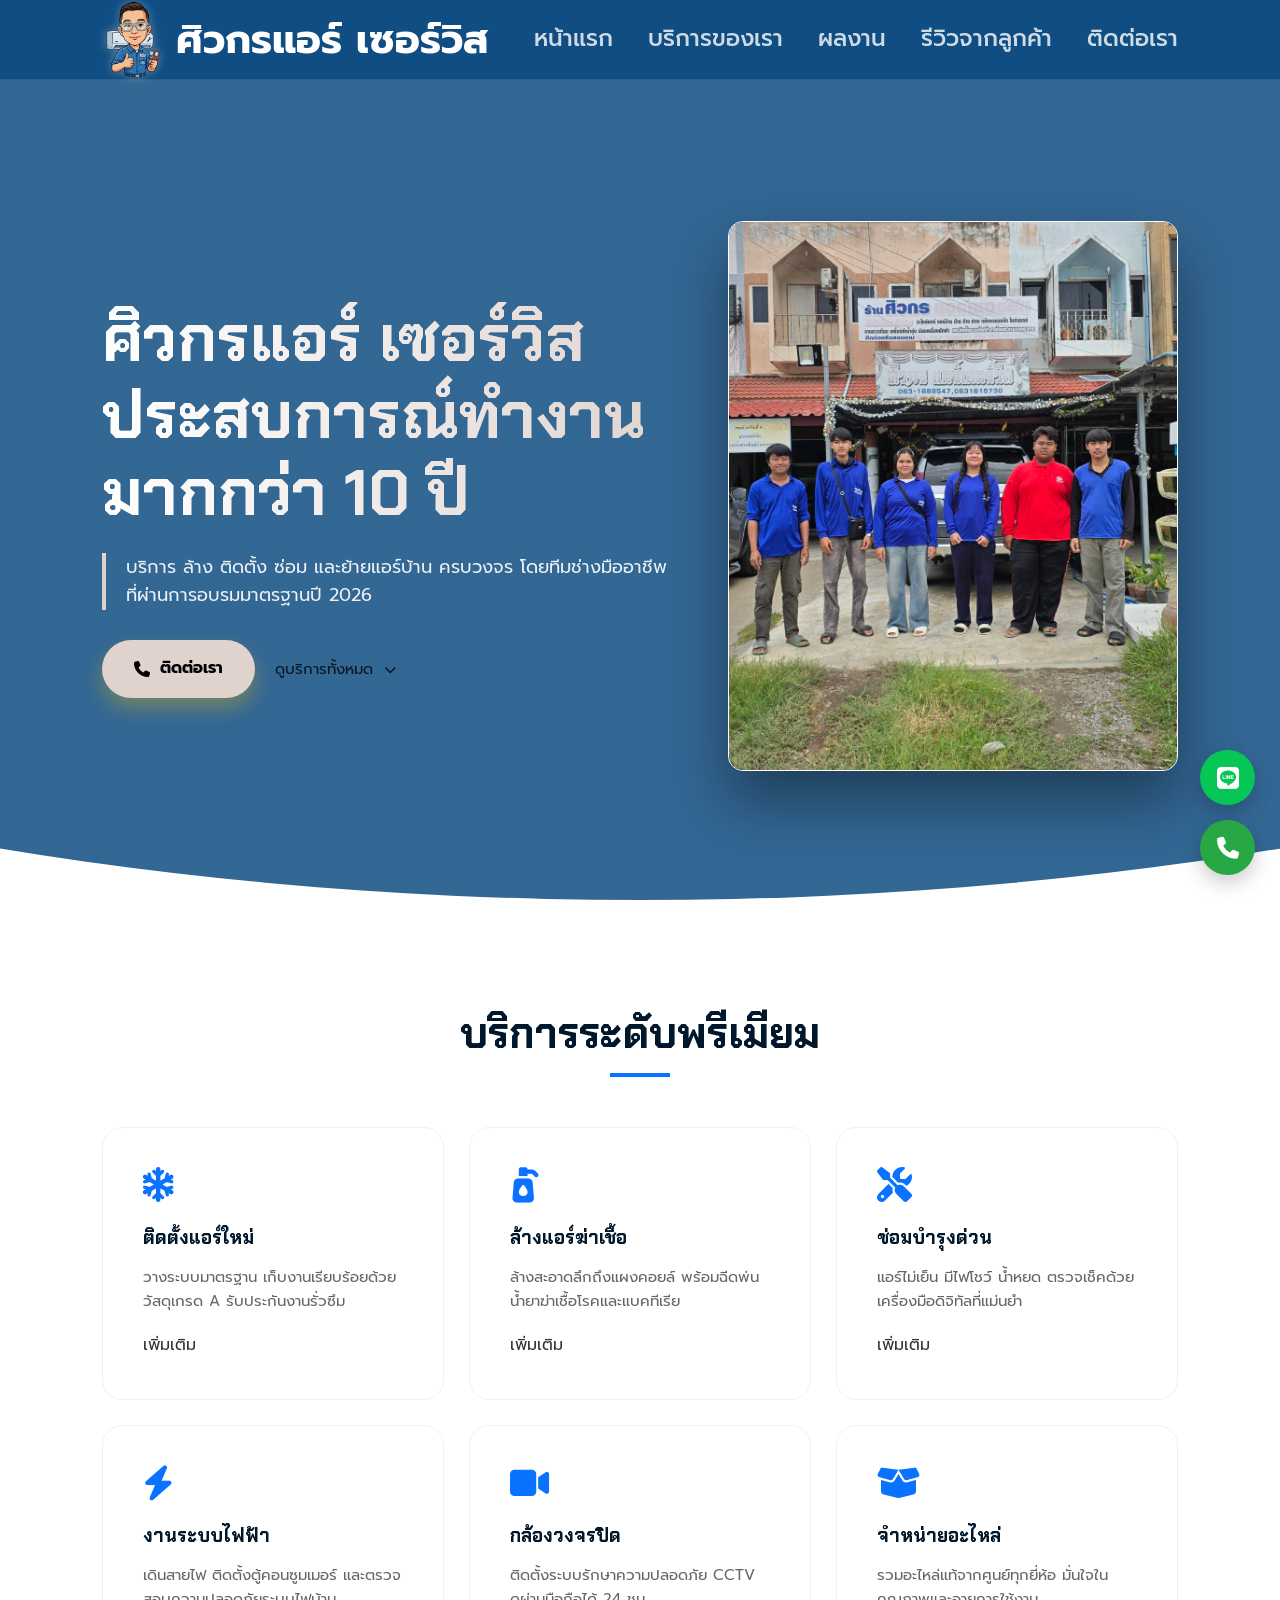
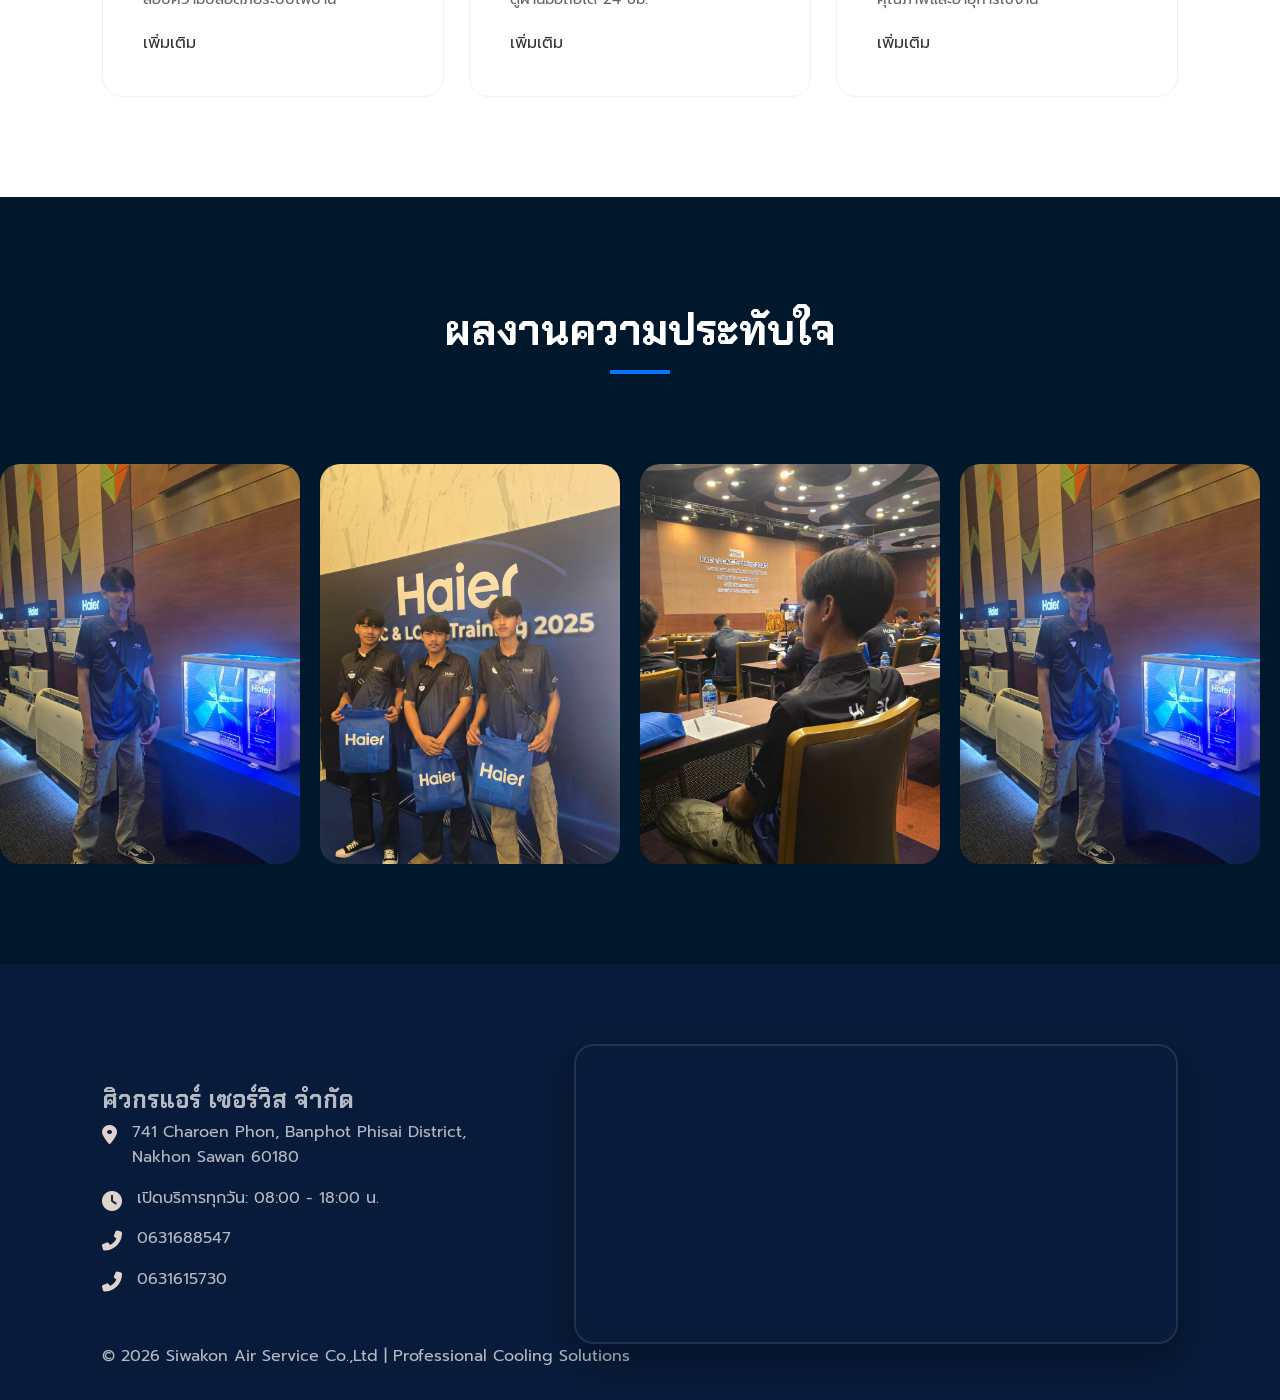
==== index.html @ 072c405f "Updateee" ====
<!DOCTYPE html>
<html lang="th">
<head>
    <meta charset="UTF-8">
    <meta name="viewport" content="width=device-width, initial-scale=1.0">
    <title>ศิวกรแอร์ เซอร์วิส </title>
    
    <link href="https://fonts.googleapis.com/css2?family=Chakra+Petch:wght@300;400;600;700&family=Prompt:wght@300;400;600&display=swap" rel="stylesheet">
    
    <link rel="stylesheet" href="https://cdnjs.cloudflare.com/ajax/libs/font-awesome/6.4.0/css/all.min.css">

    <style>
        /* ================= ตัวแปรสีและค่าคงที่ (CSS Variables) ================= */
        :root {
            --primary-blue: #01172b;    /* สีน้ำเงินเข้มหลัก */
            --accent-blue: #0973ff;     /* สีฟ้าสดใสสำหรับเน้นจุดสำคัญ */
            --gold: #e0d3ce;            /* สีทองอ่อน/สีเนื้อ สำหรับตกแต่ง */
            --light-bg: #ffffff;        /* สีพื้นหลังสีขาว */
            --glass: rgb(255, 255, 255); /* สีสำหรับทำเอฟเฟกต์กระจก */
            --transition: all 0.4s cubic-bezier(0.165, 0.84, 0.44, 1); /* ความเร็วการเคลื่อนไหว (Animation) */
            --nav-height: 100px;        /* ความสูงของแถบเมนูด้านบน */
        }

        /* ================= รีเซ็ตค่าเริ่มต้น (Reset & Base) ================= */
        * {
            margin: 0; padding: 0;
            box-sizing: border-box;     /* ทำให้การวัดขนาดกว้างยาวแม่นยำรวม Padding */
            font-family: 'Prompt', sans-serif; /* ฟอนต์เนื้อหาหลัก */
        }

        html {
            scroll-behavior: smooth;    /* ทำให้เวลาคลิกเมนูแล้วหน้าจอเลื่อนลงแบบนุ่มนวล */
            scroll-padding-top: var(--nav-height); /* เว้นที่ว่างด้านบนเมื่อเลื่อนหน้าจอไม่ให้เมนูบังหัวข้อ */
        }

        /* กำหนดฟอนต์พิเศษสำหรับหัวข้อและโลโก้ */
        h1, h2, h3, .navbar .logo {
            font-family: 'Chakra Petch', sans-serif;
        }

        body {
            background-color: var(--light-bg);
            color: #333;               /* สีตัวอักษรทั่วไป */
            overflow-x: hidden;         /* ป้องกันหน้าจอเลื่อนออกไปทางขวา */
            line-height: 1.6;           /* ระยะห่างบรรทัดอ่านง่าย */
        }

        /* ================= แถบเมนูด้านบน (Navbar) ================= */
        .navbar {
            display: flex;              /* จัดเรียงโลโก้และเมนูให้อยู่แถวเดียวกัน */
            justify-content: space-between; /* แยกโลโก้ไว้ซ้าย เมนูไว้ขวา */
            align-items: center;        /* จัดให้อยู่กึ่งกลางแนวตั้ง */
            padding: 15px 8%;           /* ระยะห่างขอบด้านข้าง 8% */
            background: rgba(15, 76, 129, 0.95); /* สีพื้นหลังแถบเมนู (น้ำเงินโปร่งแสง) */
            backdrop-filter: blur(15px); /* เอฟเฟกต์กระจกฝ้า */
            position: fixed;            /* ล็อกเมนูให้ติดอยู่ด้านบนตลอดเวลา */
            top: 0; width: 100%;
            height: var(--nav-height);
            z-index: 2000;              /* ทำให้เมนูอยู่ชั้นบนสุดเสมอ */
            border-bottom: 1px solid rgba(255,255,255,0.1);
            transition: var(--transition);
        }

        .logo {
            display: flex; align-items: center; gap: 12px;
            color: white; font-size: 40px; font-weight: 700;
        }

        .logo img {
            height: 80px;               /* ขนาดความสูงโลโก้ */
            filter: drop-shadow(0 0 5px rgba(255,255,255,0.3)); /* เงารอบโลโก้ */
        }

        .menu { display: flex; gap: 35px; } /* ระยะห่างระหว่างตัวเลือกเมนู */

        .menu a {
            color: rgba(255, 255, 255, 0.8);
            text-decoration: none;      /* เอาเส้นใต้ลิงก์ออก */
            font-size: 23px; font-weight: 500;
            transition: var(--transition);
            position: relative;
        }

        .menu a:hover { color: var(--gold); } /* สีเมื่อเอาเมาส์ไปชี้เมนู */

        /* ================= ส่วนหน้าแรก (Hero Section) ================= */
        .hero {
            min-height: 100vh;          /* ความสูงขั้นต่ำเต็มหน้าจอ */
            display: flex; align-items: center; justify-content: center;
            padding: var(--nav-height) 8% 0; 
            background: linear-gradient(rgba(15, 76, 129, 0.85), rgba(15, 76, 129, 0.85)), 
                        url('https://images.unsplash.com/photo-1581094288338-2314dddb7bc3?q=80&w=2070') center/cover;
            color: rgb(255, 255, 255);
            position: relative;
            clip-path: ellipse(150% 100% at 50% 0%); /* ทรงโค้งเว้าด้านล่าง */
        }

        .hero-content {
            max-width: 1200px;
            display: grid;              /* แบ่งหน้าจอเป็น 2 คอลัมน์ (ข้อความ/รูป) */
            grid-template-columns: 1.2fr 0.8fr;
            gap: 50px; align-items: center;
        }

        .hero-text h1 {
            font-size: clamp(32px, 5vw, 64px);
            line-height: 1.2; margin-bottom: 20px;
            /* เอฟเฟกต์สีตัวอักษรไล่เฉดสีขาว-ทอง */
            background: linear-gradient(to right, #fff, var(--gold));
            -webkit-background-clip: text;
            -webkit-text-fill-color: transparent;
        }

        .hero-text p {
            font-size: 18px; margin-bottom: 30px;
            color: rgba(255,255,255,0.9);
            border-left: 4px solid var(--gold); /* เส้นขีดสีทองหน้าข้อความ */
            padding-left: 20px;
        }

        .hero-btns { display: flex; gap: 20px; align-items: center; }

        /* ปรับแต่งปุ่มติดต่อเรา */
        .btn-primary {
            padding: 16px 32px; background: var(--gold);
            color: #000; border-radius: 50px; text-decoration: none;
            font-weight: 700; display: flex; align-items: center; gap: 10px;
            transition: var(--transition);
            box-shadow: 0 10px 20px rgba(255, 204, 0, 0.3);
        }

        .btn-primary:hover {
            transform: translateY(-5px); /* ปุ่มลอยขึ้นเมื่อชี้ */
            background: #fff;
        }

        .hero-image img {
            width: 450px; height: 550px; object-fit: cover;
            border-radius: 15px; border: 1px solid var(--glass);
            box-shadow: 0 30px 60px rgba(0,0,0,0.4);
            transition: var(--transition);
        }

        /* ================= ส่วนบริการ (Services) ================= */
        .services { padding: 100px 8%; text-align: center; }

        .section-title {
            font-size: clamp(28px, 4vw, 42px); margin-bottom: 60px;
            position: relative; display: inline-block; color: var(--primary-blue);
        }

        /* เส้นขีดด้านล่างหัวข้อบริการ */
        .section-title::after {
            content: ''; position: absolute; bottom: -10px; left: 50%;
            transform: translateX(-50%); width: 60px; height: 4px;
            background: var(--accent-blue);
        }

        /* การจัดวางกล่องบริการ (ตาราง 3 คอลัมน์) */
        .service-grid {
            display: grid;
            grid-template-columns: repeat(auto-fit, minmax(300px, 1fr));
            gap: 25px;
        }

        .service-card {
            background: white; padding: 40px; border-radius: 20px;
            text-decoration: none; color: inherit; transition: var(--transition);
            border: 1px solid #edf2f7; text-align: left; display: flex; flex-direction: column;
        }

        .service-card i { font-size: 35px; color: var(--accent-blue); margin-bottom: 20px; }

        .service-card h3 { margin-bottom: 12px; color: var(--primary-blue); }

        .service-card p { font-size: 15px; color: #666; margin-bottom: 20px; }

        .service-card:hover {
            transform: translateY(-10px); /* การ์ดลอยขึ้นเมื่อชี้ */
            box-shadow: 0 20px 40px rgba(0,0,0,0.05);
            border-color: var(--accent-blue);
        }

        /* ================= ส่วนผลงาน (Portfolio) ================= */
        .portfolio {
            padding: 100px 0; background: var(--primary-blue);
            color: white; text-align: center;
        }

        .carousel { width: 100%; overflow: hidden; margin-top: 40px; }

        /* แถบรูปที่เลื่อนไปเรื่อยๆ (Infinite Loop) */
        .carousel-track {
            display: flex; gap: 20px;
            animation: scroll 30s linear infinite; /* ความเร็วการเลื่อน 30 วินาที */
            width: max-content;
        }

        .card {
            width: 300px; height: 400px; border-radius: 20px;
            overflow: hidden; position: relative; flex-shrink: 0;
        }

        .card img { width: 100%; height: 100%; object-fit: cover; transition: 0.5s; }

        /* แถบสีดำจางๆ บนรูปผลงานเมื่อชี้ */
        .card-overlay {
            position: absolute; inset: 0;
            background: linear-gradient(transparent, rgba(0,0,0,0.8));
            display: flex; flex-direction: column; justify-content: flex-end;
            padding: 20px; opacity: 0; transition: 0.3s;
        }

        .card:hover .card-overlay { opacity: 1; }
        .card:hover img { transform: scale(1.1); } /* ซูมรูปเมื่อชี้ */

        /* การคำนวณระยะการเลื่อนของผลงาน */
        @keyframes scroll {
            0% { transform: translateX(0); }
            100% { transform: translateX(calc(-320px * 3)); }
        }

        /* ================= ปุ่มติดต่อลอยตัว (Floating Buttons) ================= */
        .floating-contact {
            position: fixed; right: 25px; bottom: 25px;
            display: flex; flex-direction: column; gap: 15px; z-index: 3000;
        }

        .float-btn {
            width: 55px; height: 55px; border-radius: 50%;
            display: flex; align-items: center; justify-content: center;
            color: white; font-size: 22px; box-shadow: 0 8px 20px rgba(0,0,0,0.2);
            transition: 0.3s; text-decoration: none;
        }

        .float-phone { background: #28a745; } /* สีเขียวโทรศัพท์ */
        .float-line { background: #06c755; }  /* สีเขียวไลน์ */
        .float-btn:hover { transform: scale(1.1); }

        /* ================= ส่วนท้ายเว็บ (Footer) ================= */
        footer {
            background: #081b3a; color: rgba(255,255,255,0.7); padding: 80px 8% 30px;
        }

        .footer-container {
            display: grid; grid-template-columns: 1fr 1fr; gap: 50px;
            align-items: center; max-width: 1200px; margin: 0 auto;
        }

        .footer-content h2 { color: white; margin-bottom: 25px; font-size: 28px; }

        .footer-info p { margin-bottom: 15px; display: flex; align-items: flex-start; font-size: 16px; }

        .footer-info i { margin-right: 15px; color: var(--gold); font-size: 20px; margin-top: 5px; }

        /* ส่วนแผนที่ */
        .map-container {
            width: 100%; height: 300px; border-radius: 20px;
            overflow: hidden; box-shadow: 0 15px 35px rgba(0,0,0,0.3);
            border: 2px solid rgba(255,255,255,0.1); position: relative;
        }

        /* เอฟเฟกต์สีแดงเมื่อชี้แผนที่ */
        .map-container::after {
            content: 'คลิกเพื่อดูแผนที่ขนาดใหญ่';
            position: absolute; top: 0; left: 0; width: 100%; height: 100%;
            background: rgba(1, 23, 43, 0.4); color: rgb(255, 0, 0);
            display: flex; align-items: center; justify-content: center;
            font-weight: 600; opacity: 0; transition: 0.3s;
        }

        .map-link:hover .map-container::after { opacity: 1; }

        /* ================= ตั้งค่าสำหรับมือถือ (Responsive) ================= */
        @media (max-width: 850px) {
            .hero-content { grid-template-columns: 1fr; text-align: center; gap: 20px; }
            .hero-image { order: -1; display: flex; justify-content: center; width: 100%; } /* เอารูปขึ้นก่อนข้อความในมือถือ */
            .hero-image img { width: 100%; max-width: 320px; height: auto; aspect-ratio: 1/1; }
            .hero-text h1 { font-size: clamp(28px, 8vw, 42px); }
            .hero-text p { border-left: none; padding-left: 0; font-size: 16px; }
            .hero-btns { justify-content: center; }
            .menu { display: none; } /* ซ่อนแถบเมนูในมือถือ */
            .footer-container { grid-template-columns: 1fr; text-align: center; }
            .footer-info p { justify-content: center; }
            .map-container { height: 200px; }
        }
    </style>
</head>

<body>

    <nav class="navbar">
        <div class="logo">
            <img src="IM/Adobe Express 2026-03-13 16.31.52.png" alt="Logo">
            <span>ศิวกรแอร์ เซอร์วิส</span>
        </div>
        <div class="menu">
            <a href="#home">หน้าแรก</a>
            <a href="#services">บริการของเรา</a>
            <a href="#portfolio">ผลงาน</a>
            <a href="#Review">รีวิวจากลูกค้า</a>
            <a href="#contact">ติดต่อเรา</a>
        </div>
    </nav>

    <section class="hero" id="home">
        <div class="hero-content">
            <div class="hero-text">
                <h1>ศิวกรแอร์ เซอร์วิส<br>ประสบการณ์ทำงานมากกว่า 10 ปี</h1>
                <p>บริการ ล้าง ติดตั้ง ซ่อม และย้ายแอร์บ้าน ครบวงจร โดยทีมช่างมืออาชีพที่ผ่านการอบรมมาตรฐานปี 2026</p>
                <div class="hero-btns">
                    <a href="tel:0631688547" class="btn-primary">
                        <i class="fas fa-phone"></i> ติดต่อเรา
                    </a>
                    <a href="#services" style="color: rgba(0, 0, 0, 0.8); text-decoration: none; font-size: 15px;">
                        ดูบริการทั้งหมด <i class="fas fa-chevron-down" style="font-size: 12px; margin-left: 5px;"></i>
                    </a>
                </div>
            </div>
            <div class="hero-image">
                <img src="IM/173657_0.jpg" alt="ช่างแอร์มืออาชีพ">
            </div>
        </div>
    </section>

    <section class="services" id="services">
        <h2 class="section-title">บริการระดับพรีเมียม</h2>
        <div class="service-grid">
            <a href="service-install.html" class="service-card">
                <i class="fas fa-snowflake"></i>
                <h3>ติดตั้งแอร์ใหม่</h3>
                <p>วางระบบมาตรฐาน เก็บงานเรียบร้อยด้วยวัสดุเกรด A รับประกันงานรั่วซึม</p>
                <span class="more-link">เพิ่มเติม</span>
            </a>
            <a href="service-clean.html" class="service-card">
                <i class="fas fa-pump-soap"></i>
                <h3>ล้างแอร์ฆ่าเชื้อ</h3>
                <p>ล้างสะอาดลึกถึงแผงคอยล์ พร้อมฉีดพ่นน้ำยาฆ่าเชื้อโรคและแบคทีเรีย</p>
                <span class="more-link">เพิ่มเติม</span>
            </a>
            <a href="service-repair.html" class="service-card">
                <i class="fas fa-tools"></i>
                <h3>ซ่อมบำรุงด่วน</h3>
                <p>แอร์ไม่เย็น มีไฟโชว์ น้ำหยด ตรวจเช็คด้วยเครื่องมือดิจิทัลที่แม่นยำ</p>
                <span class="more-link">เพิ่มเติม</span>
            </a>
            <a href="service-electric.html" class="service-card">
                <i class="fas fa-bolt"></i>
                <h3>งานระบบไฟฟ้า</h3>
                <p>เดินสายไฟ ติดตั้งตู้คอนซูมเมอร์ และตรวจสอบความปลอดภัยระบบไฟบ้าน</p>
                <span class="more-link">เพิ่มเติม</span>
            </a>
            <a href="service-cctv.html" class="service-card">
                <i class="fas fa-video"></i>
                <h3>กล้องวงจรปิด</h3>
                <p>ติดตั้งระบบรักษาความปลอดภัย CCTV ดูผ่านมือถือได้ 24 ชม.</p>
                <span class="more-link">เพิ่มเติม</span>
            </a>
            <a href="service-parts.html" class="service-card">
                <i class="fas fa-box-open"></i>
                <h3>จำหน่ายอะไหล่</h3>
                <p>รวมอะไหล่แท้จากศูนย์ทุกยี่ห้อ มั่นใจในคุณภาพและอายุการใช้งาน</p>
                <span class="more-link">เพิ่มเติม</span>
            </a>
        </div>
    </section>

    <section class="portfolio" id="portfolio">
        <h2 class="section-title" style="color: white;">ผลงานความประทับใจ</h2>
        <div class="carousel">
            <div class="carousel-track">
                <div class="card">
                    <img src="IM/1755225776849.jpg" alt="ผลงาน">
                    <div class="card-overlay"><h4>งานติดตั้งแอร์คอนโด</h4><p>เรียบร้อย ไร้รอยเจาะ</p></div>
                </div>
                <div class="card">
                    <img src="IM/1755225802976.jpg" alt="ผลงาน">
                    <div class="card-overlay"><h4>ล้างแอร์โรงงาน</h4><p>สะอาด 100%</p></div>
                </div>
                <div class="card">
                    <img src="IM/1755230005166.jpg" alt="ผลงาน">
                    <div class="card-overlay"><h4>ระบบไฟออฟฟิศ</h4><p>มาตรฐานสากล</p></div>
                </div>
                <div class="card">
                    <img src="IM/1755225776849.jpg" alt="ผลงาน">
                    <div class="card-overlay"><h4>งานคุณภาพ</h4><p>ดูแลทุกขั้นตอน</p></div>
                </div>
                <div class="card">
                    <img src="IM/1755225802976.jpg" alt="ผลงาน">
                    <div class="card-overlay"><h4>ความสะอาด</h4><p>หัวใจสำคัญของเรา</p></div>
                </div>
            </div>
        </div>
    </section>

    <div class="floating-contact">
        <a href="https://line.me/ti/p/~YOUR_LINE_ID" class="float-btn float-line" target="_blank">
            <i class="fab fa-line"></i>
        </a>
        <a href="tel:0631688547" class="float-btn float-phone">
            <i class="fas fa-phone"></i>
        </a>
    </div>

    <footer>
        <div class="footer-container">
            <div class="footer-info">
                <h2>ศิวกรแอร์ เซอร์วิส จำกัด</h2>
                <p><i class="fas fa-map-marker-alt"></i> 741 Charoen Phon, Banphot Phisai District, Nakhon Sawan 60180</p>
                <p><i class="fas fa-clock"></i> เปิดบริการทุกวัน: 08:00 - 18:00 น.</p>
                <p><i class="fas fa-phone-alt"></i> 0631688547</p>
                <p><i class="fas fa-phone-alt"></i> 0631615730</p>
            </div>
            
            <a href="https://www.google.com/maps/place/%E0%B8%A3%E0%B9%89%E0%B8%B2%E0%B8%99%E0%B8%A8%E0%B8%B4%E0%B8%A7%E0%B8%81%E0%B8%A3%E0%B9%81%E0%B8%AD%E0%B8%A3%E0%B9%8C%E0%B9%80%E0%B8%8B%E0%B8%AD%E0%B8%A3%E0%B9%8C%E0%B8%A7%E0%B8%B4%E0%B8%AA/@15.9487466,99.9811631,399m/data=!3m1!1e3!4m6!3m5!1s0x30e0618f72bed6fb:0xf249a0e9bf0afdb9!8m2!3d15.9489198!4d99.9811804!16s%2Fg%2F11twqp8hzm?entry=ttu&g_ep=EgoyMDI2MDMxMS4wIKXMDSoASAFQAw%3D%3D" target="_blank" class="map-link">
                <div class="map-container">
                    <iframe src="https://www.google.com/maps/embed?pb=!1m14!1m8!1m3!1d1735.7994920962788!2d99.9811631!3d15.9487466!3m2!1i1024!2i768!4f13.1!3m3!1m2!1s0x30e0618f72bed6fb%3A0xf249a0e9bf0afdb9!2z4Lij4LmJ4Liy4LiZ4Lio4Li04Lin4LiB4Lij4LmB4Lit4Lij4LmM4LmA4LiL4Lit4Lij4LmM4Lin4Li04Liq!5e1!3m2!1sen!2sth!4v1773635814027!5m2!1sen!2sth" width="600" height="450" style="border:0;" allowfullscreen="" loading="lazy"></iframe>
                </div>
            </a>
        </div>
        
        <div class="footer-copy">
            © 2026 Siwakon Air Service Co.,Ltd | Professional Cooling Solutions
        </div>
    </footer>

    <script>
        // ฟังก์ชันเปลี่ยนขนาดแถบเมนูเมื่อเลื่อนหน้าจอลง (Scrolling Effect)
        window.addEventListener('scroll', function() {
            const nav = document.querySelector('.navbar');
            if (window.scrollY > 50) {
                nav.style.height = '70px'; /* เมื่อเลื่อนลง แถบเมนูจะเล็กลง */
                nav.style.background = 'rgba(8, 27, 58, 0.98)';
            } else {
                nav.style.height = '80px'; /* เมื่ออยู่ด้านบนสุด แถบเมนูจะสูงปกติ */
                nav.style.background = 'rgba(15, 76, 129, 0.95)';
            }
        });
    </script>

</body>
</html>
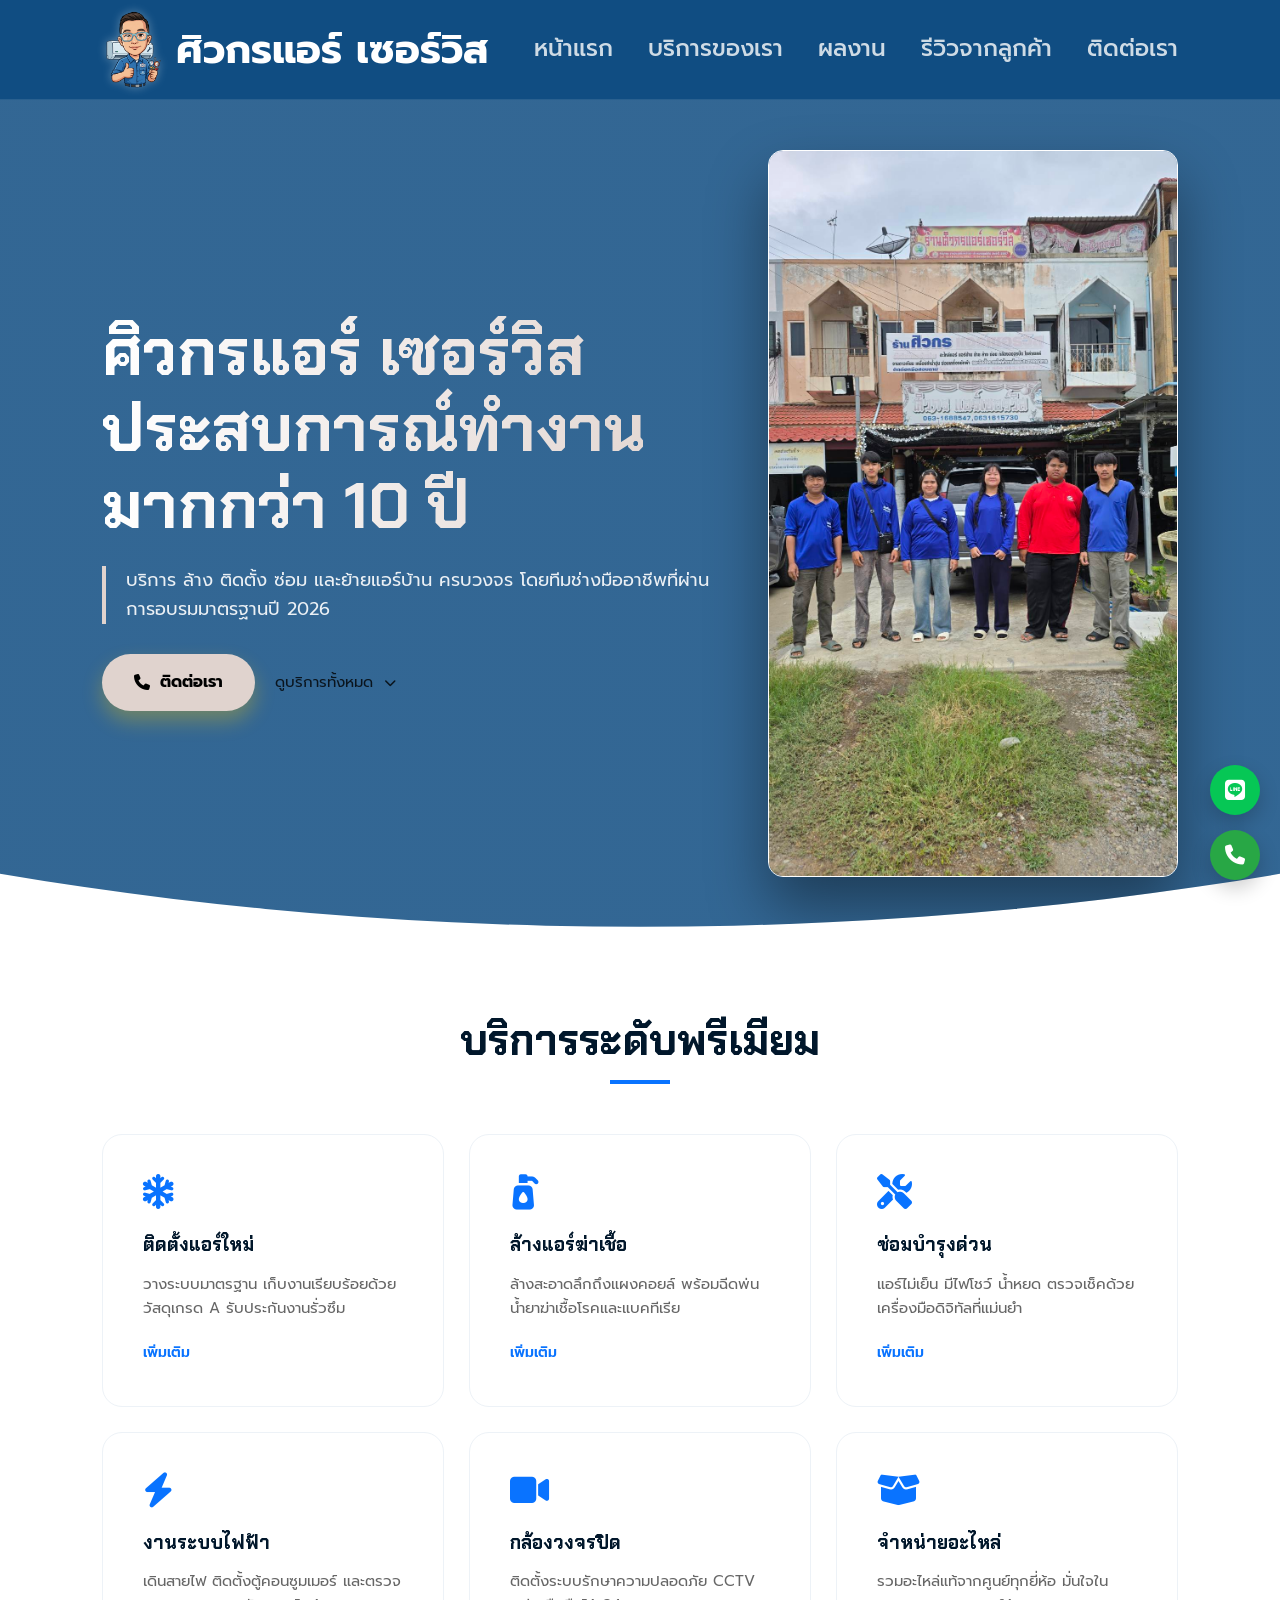
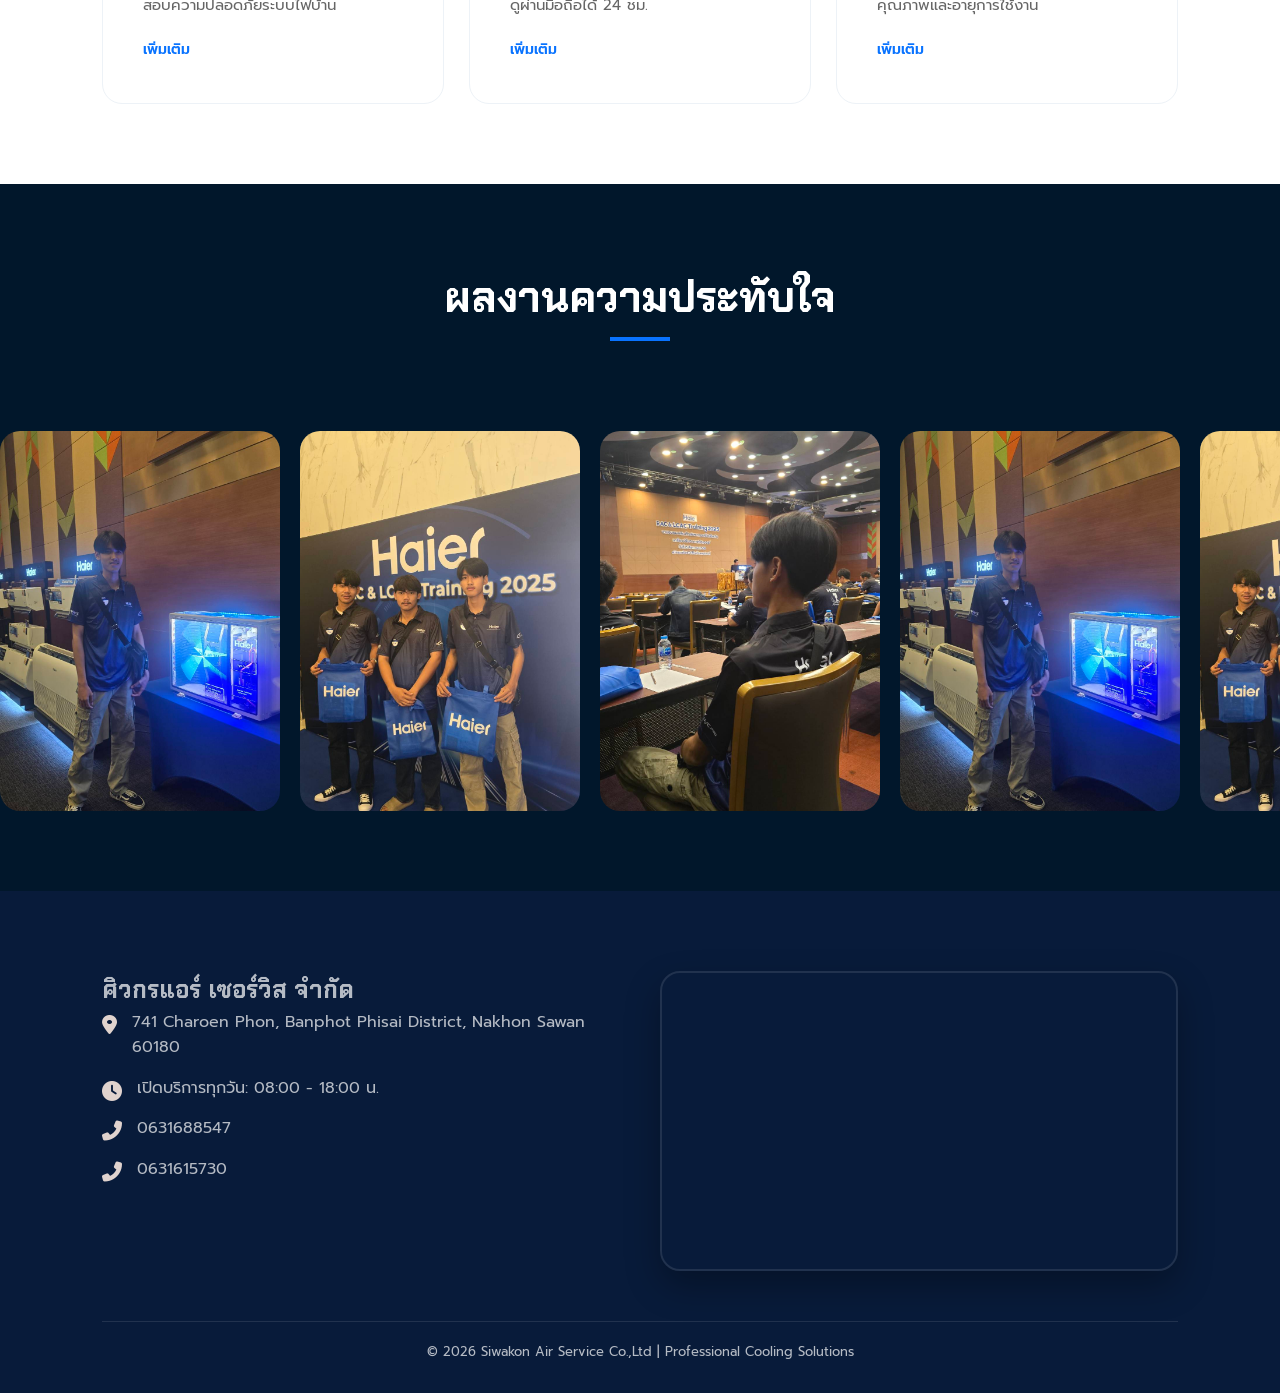
==== commit 3fae11e0: "nakhonsawan" ====
--- a/index.html
+++ b/index.html
@@ -12,28 +12,28 @@
     <style>
         /* ================= ตัวแปรสีและค่าคงที่ (CSS Variables) ================= */
         :root {
-            --primary-blue: #01172b;    /* สีน้ำเงินเข้มหลัก */
-            --accent-blue: #0973ff;     /* สีฟ้าสดใสสำหรับเน้นจุดสำคัญ */
-            --gold: #e0d3ce;            /* สีทองอ่อน/สีเนื้อ สำหรับตกแต่ง */
-            --light-bg: #ffffff;        /* สีพื้นหลังสีขาว */
-            --glass: rgb(255, 255, 255); /* สีสำหรับทำเอฟเฟกต์กระจก */
-            --transition: all 0.4s cubic-bezier(0.165, 0.84, 0.44, 1); /* ความเร็วการเคลื่อนไหว (Animation) */
-            --nav-height: 100px;        /* ความสูงของแถบเมนูด้านบน */
+            --primary-blue: #01172b;    /* สีน้ำเงินเข้ม */
+            --accent-blue: #0973ff;     /* สีฟ้าสดใส */
+            --gold: #e0d3ce;            /* สีครีมทอง */
+            --light-bg: #ffffff;        /* สีพื้นหลังขาว */
+            --glass: rgb(255, 255, 255); /* สีขาวทึบ */
+            --transition: all 0.4s cubic-bezier(0.165, 0.84, 0.44, 1); /* ความเร็วในการเคลื่อนไหว */
+            --nav-height: 150px;        /* ความสูงเมนูบนคอมพิวเตอร์ */
         }
 
         /* ================= รีเซ็ตค่าเริ่มต้น (Reset & Base) ================= */
         * {
             margin: 0; padding: 0;
-            box-sizing: border-box;     /* ทำให้การวัดขนาดกว้างยาวแม่นยำรวม Padding */
-            font-family: 'Prompt', sans-serif; /* ฟอนต์เนื้อหาหลัก */
+            box-sizing: border-box;     /* คำนวณขนาดรวม Padding และ Border */
+            font-family: 'Prompt', sans-serif; /* ใช้ฟอนต์ Prompt เป็นหลัก */
         }
 
         html {
-            scroll-behavior: smooth;    /* ทำให้เวลาคลิกเมนูแล้วหน้าจอเลื่อนลงแบบนุ่มนวล */
-            scroll-padding-top: var(--nav-height); /* เว้นที่ว่างด้านบนเมื่อเลื่อนหน้าจอไม่ให้เมนูบังหัวข้อ */
-        }
-
-        /* กำหนดฟอนต์พิเศษสำหรับหัวข้อและโลโก้ */
+            scroll-behavior: smooth;    /* ทำให้หน้าจอเลื่อนนุ่มนวลเมื่อกดลิงก์ */
+            scroll-padding-top: var(--nav-height); /* เว้นที่ด้านบนเมนูไม่ให้บังเนื้อหา */
+        }
+
+        /* กำหนดฟอนต์พิเศษสำหรับหัวข้อ */
         h1, h2, h3, .navbar .logo {
             font-family: 'Chakra Petch', sans-serif;
         }
@@ -41,132 +41,110 @@
         body {
             background-color: var(--light-bg);
             color: #333;               /* สีตัวอักษรทั่วไป */
-            overflow-x: hidden;         /* ป้องกันหน้าจอเลื่อนออกไปทางขวา */
-            line-height: 1.6;           /* ระยะห่างบรรทัดอ่านง่าย */
+            overflow-x: hidden;         /* ป้องกันหน้าจอมือถือเลื่อนซ้ายขวาเกินจำเป็น */
+            line-height: 1.6;           /* ระยะห่างระหว่างบรรทัด */
         }
 
         /* ================= แถบเมนูด้านบน (Navbar) ================= */
         .navbar {
-            display: flex;              /* จัดเรียงโลโก้และเมนูให้อยู่แถวเดียวกัน */
-            justify-content: space-between; /* แยกโลโก้ไว้ซ้าย เมนูไว้ขวา */
-            align-items: center;        /* จัดให้อยู่กึ่งกลางแนวตั้ง */
-            padding: 15px 8%;           /* ระยะห่างขอบด้านข้าง 8% */
-            background: rgba(15, 76, 129, 0.95); /* สีพื้นหลังแถบเมนู (น้ำเงินโปร่งแสง) */
+            display: flex; align-items: center; justify-content: space-between;
+            padding: 0 8%;             /* เว้นขอบซ้ายขวา */
+            background: rgba(15, 76, 129, 0.95); /* พื้นหลังเมนูแบบโปร่งแสง */
             backdrop-filter: blur(15px); /* เอฟเฟกต์กระจกฝ้า */
-            position: fixed;            /* ล็อกเมนูให้ติดอยู่ด้านบนตลอดเวลา */
-            top: 0; width: 100%;
-            height: var(--nav-height);
-            z-index: 2000;              /* ทำให้เมนูอยู่ชั้นบนสุดเสมอ */
+            position: fixed; top: 0; width: 100%;
+            height: var(--nav-height); z-index: 2000;
             border-bottom: 1px solid rgba(255,255,255,0.1);
             transition: var(--transition);
         }
 
         .logo {
             display: flex; align-items: center; gap: 12px;
-            color: white; font-size: 40px; font-weight: 700;
+            color: white; font-size: clamp(18px, 4vw, 40px); /* ขนาดตัวอักษรปรับตามจอ */
+            font-weight: 700;
         }
 
         .logo img {
-            height: 80px;               /* ขนาดความสูงโลโก้ */
-            filter: drop-shadow(0 0 5px rgba(255,255,255,0.3)); /* เงารอบโลโก้ */
-        }
-
-        .menu { display: flex; gap: 35px; } /* ระยะห่างระหว่างตัวเลือกเมนู */
+            height: clamp(40px, 8vw, 80px); /* ขนาดรูปโลโก้ปรับตามจอ */
+            width: auto; filter: drop-shadow(0 0 5px rgba(255,255,255,0.3));
+        }
+
+        .menu { display: flex; gap: 35px; } /* เว้นระยะระหว่างเมนู */
 
         .menu a {
-            color: rgba(255, 255, 255, 0.8);
-            text-decoration: none;      /* เอาเส้นใต้ลิงก์ออก */
-            font-size: 23px; font-weight: 500;
-            transition: var(--transition);
-            position: relative;
-        }
-
-        .menu a:hover { color: var(--gold); } /* สีเมื่อเอาเมาส์ไปชี้เมนู */
+            color: rgba(255, 255, 255, 0.8); text-decoration: none;
+            font-size: 23px; font-weight: 500; transition: var(--transition);
+        }
+
+        .menu a:hover { color: var(--gold); } /* เปลี่ยนสีเมนูเมื่อเอาเมาส์ชี้ */
 
         /* ================= ส่วนหน้าแรก (Hero Section) ================= */
         .hero {
-            min-height: 100vh;          /* ความสูงขั้นต่ำเต็มหน้าจอ */
-            display: flex; align-items: center; justify-content: center;
-            padding: var(--nav-height) 8% 0; 
+            min-height: 100vh; display: flex; align-items: center; justify-content: center;
+            padding: var(--nav-height) 8% 50px; 
             background: linear-gradient(rgba(15, 76, 129, 0.85), rgba(15, 76, 129, 0.85)), 
                         url('https://images.unsplash.com/photo-1581094288338-2314dddb7bc3?q=80&w=2070') center/cover;
-            color: rgb(255, 255, 255);
-            position: relative;
-            clip-path: ellipse(150% 100% at 50% 0%); /* ทรงโค้งเว้าด้านล่าง */
+            color: rgb(255, 255, 255); position: relative;
+            clip-path: ellipse(150% 100% at 50% 0%); /* เอฟเฟกต์ทรงโค้งด้านล่าง */
         }
 
         .hero-content {
-            max-width: 1200px;
-            display: grid;              /* แบ่งหน้าจอเป็น 2 คอลัมน์ (ข้อความ/รูป) */
-            grid-template-columns: 1.2fr 0.8fr;
+            max-width: 1200px; width: 100%;
+            display: grid; grid-template-columns: 1.2fr 0.8fr; /* แบ่งข้อความและรูปเป็น 2 คอลัมน์ */
             gap: 50px; align-items: center;
         }
 
         .hero-text h1 {
-            font-size: clamp(32px, 5vw, 64px);
-            line-height: 1.2; margin-bottom: 20px;
-            /* เอฟเฟกต์สีตัวอักษรไล่เฉดสีขาว-ทอง */
+            font-size: clamp(32px, 5vw, 64px); line-height: 1.2; margin-bottom: 20px;
             background: linear-gradient(to right, #fff, var(--gold));
-            -webkit-background-clip: text;
-            -webkit-text-fill-color: transparent;
+            -webkit-background-clip: text; -webkit-text-fill-color: transparent;
         }
 
         .hero-text p {
-            font-size: 18px; margin-bottom: 30px;
-            color: rgba(255,255,255,0.9);
-            border-left: 4px solid var(--gold); /* เส้นขีดสีทองหน้าข้อความ */
-            padding-left: 20px;
-        }
-
-        .hero-btns { display: flex; gap: 20px; align-items: center; }
-
-        /* ปรับแต่งปุ่มติดต่อเรา */
+            font-size: 18px; margin-bottom: 30px; color: rgba(255,255,255,0.9);
+            border-left: 4px solid var(--gold); padding-left: 20px;
+        }
+
+        .hero-btns { display: flex; gap: 20px; align-items: center; flex-wrap: wrap; }
+
         .btn-primary {
-            padding: 16px 32px; background: var(--gold);
-            color: #000; border-radius: 50px; text-decoration: none;
-            font-weight: 700; display: flex; align-items: center; gap: 10px;
-            transition: var(--transition);
+            padding: 16px 32px; background: var(--gold); color: #000;
+            border-radius: 50px; text-decoration: none; font-weight: 700;
+            display: flex; align-items: center; gap: 10px; transition: var(--transition);
             box-shadow: 0 10px 20px rgba(255, 204, 0, 0.3);
         }
 
-        .btn-primary:hover {
-            transform: translateY(-5px); /* ปุ่มลอยขึ้นเมื่อชี้ */
-            background: #fff;
-        }
+        .btn-primary:hover { transform: translateY(-5px); background: #fff; }
+
+        .hero-image { display: flex; justify-content: center; } /* จัดรูปให้อยู่กลาง */
 
         .hero-image img {
-            width: 450px; height: 550px; object-fit: cover;
-            border-radius: 15px; border: 1px solid var(--glass);
-            box-shadow: 0 30px 60px rgba(0,0,0,0.4);
-            transition: var(--transition);
+            width: 100%; max-width: 450px; height: auto; /* ให้รูปกว้างเต็มพื้นที่แต่ไม่เกิน 450px */
+            object-fit: cover; border-radius: 15px; border: 1px solid var(--glass);
+            box-shadow: 0 30px 60px rgba(0,0,0,0.4); transition: var(--transition);
         }
 
         /* ================= ส่วนบริการ (Services) ================= */
-        .services { padding: 100px 8%; text-align: center; }
+        .services { padding: 80px 8%; text-align: center; }
 
         .section-title {
             font-size: clamp(28px, 4vw, 42px); margin-bottom: 60px;
             position: relative; display: inline-block; color: var(--primary-blue);
         }
 
-        /* เส้นขีดด้านล่างหัวข้อบริการ */
         .section-title::after {
             content: ''; position: absolute; bottom: -10px; left: 50%;
-            transform: translateX(-50%); width: 60px; height: 4px;
-            background: var(--accent-blue);
-        }
-
-        /* การจัดวางกล่องบริการ (ตาราง 3 คอลัมน์) */
+            transform: translateX(-50%); width: 60px; height: 4px; background: var(--accent-blue);
+        }
+
         .service-grid {
-            display: grid;
-            grid-template-columns: repeat(auto-fit, minmax(300px, 1fr));
+            display: grid; grid-template-columns: repeat(auto-fit, minmax(280px, 1fr));
             gap: 25px;
         }
 
         .service-card {
             background: white; padding: 40px; border-radius: 20px;
             text-decoration: none; color: inherit; transition: var(--transition);
-            border: 1px solid #edf2f7; text-align: left; display: flex; flex-direction: column;
+            border: 1px solid #edf2f7; text-align: left;
         }
 
         .service-card i { font-size: 35px; color: var(--accent-blue); margin-bottom: 20px; }
@@ -175,76 +153,59 @@
 
         .service-card p { font-size: 15px; color: #666; margin-bottom: 20px; }
 
-        .service-card:hover {
-            transform: translateY(-10px); /* การ์ดลอยขึ้นเมื่อชี้ */
-            box-shadow: 0 20px 40px rgba(0,0,0,0.05);
-            border-color: var(--accent-blue);
-        }
+        .service-card .more-link { color: var(--accent-blue); font-weight: 600; font-size: 14px; }
+
+        .service-card:hover { transform: translateY(-10px); box-shadow: 0 20px 40px rgba(0,0,0,0.05); }
 
         /* ================= ส่วนผลงาน (Portfolio) ================= */
-        .portfolio {
-            padding: 100px 0; background: var(--primary-blue);
-            color: white; text-align: center;
-        }
+        .portfolio { padding: 80px 0; background: var(--primary-blue); color: white; text-align: center; }
 
         .carousel { width: 100%; overflow: hidden; margin-top: 40px; }
 
-        /* แถบรูปที่เลื่อนไปเรื่อยๆ (Infinite Loop) */
         .carousel-track {
-            display: flex; gap: 20px;
-            animation: scroll 30s linear infinite; /* ความเร็วการเลื่อน 30 วินาที */
-            width: max-content;
-        }
-
-        .card {
-            width: 300px; height: 400px; border-radius: 20px;
-            overflow: hidden; position: relative; flex-shrink: 0;
-        }
+            display: flex; gap: 20px; animation: scroll 30s linear infinite; width: max-content;
+        }
+
+        .card { width: 280px; height: 380px; border-radius: 20px; overflow: hidden; position: relative; flex-shrink: 0; }
 
         .card img { width: 100%; height: 100%; object-fit: cover; transition: 0.5s; }
 
-        /* แถบสีดำจางๆ บนรูปผลงานเมื่อชี้ */
         .card-overlay {
-            position: absolute; inset: 0;
-            background: linear-gradient(transparent, rgba(0,0,0,0.8));
-            display: flex; flex-direction: column; justify-content: flex-end;
-            padding: 20px; opacity: 0; transition: 0.3s;
+            position: absolute; inset: 0; background: linear-gradient(transparent, rgba(0,0,0,0.8));
+            display: flex; flex-direction: column; justify-content: flex-end; padding: 20px;
+            opacity: 0; transition: 0.3s;
         }
 
         .card:hover .card-overlay { opacity: 1; }
-        .card:hover img { transform: scale(1.1); } /* ซูมรูปเมื่อชี้ */
-
-        /* การคำนวณระยะการเลื่อนของผลงาน */
+        .card:hover img { transform: scale(1.1); }
+
         @keyframes scroll {
             0% { transform: translateX(0); }
-            100% { transform: translateX(calc(-320px * 3)); }
+            100% { transform: translateX(calc(-300px * 3)); }
         }
 
         /* ================= ปุ่มติดต่อลอยตัว (Floating Buttons) ================= */
         .floating-contact {
-            position: fixed; right: 25px; bottom: 25px;
+            position: fixed; right: 20px; bottom: 20px;
             display: flex; flex-direction: column; gap: 15px; z-index: 3000;
         }
 
         .float-btn {
-            width: 55px; height: 55px; border-radius: 50%;
+            width: 50px; height: 50px; border-radius: 50%;
             display: flex; align-items: center; justify-content: center;
-            color: white; font-size: 22px; box-shadow: 0 8px 20px rgba(0,0,0,0.2);
+            color: white; font-size: 20px; box-shadow: 0 8px 20px rgba(0,0,0,0.2);
             transition: 0.3s; text-decoration: none;
         }
 
-        .float-phone { background: #28a745; } /* สีเขียวโทรศัพท์ */
-        .float-line { background: #06c755; }  /* สีเขียวไลน์ */
-        .float-btn:hover { transform: scale(1.1); }
-
-        /* ================= ส่วนท้ายเว็บ (Footer) ================= */
-        footer {
-            background: #081b3a; color: rgba(255,255,255,0.7); padding: 80px 8% 30px;
-        }
+        .float-phone { background: #28a745; }
+        .float-line { background: #06c755; }
+
+        /* ================= ส่วนท้ายเว็บและแผนที่ (Footer & Map) ================= */
+        footer { background: #081b3a; color: rgba(255,255,255,0.7); padding: 80px 8% 30px; }
 
         .footer-container {
-            display: grid; grid-template-columns: 1fr 1fr; gap: 50px;
-            align-items: center; max-width: 1200px; margin: 0 auto;
+            display: grid; grid-template-columns: repeat(auto-fit, minmax(300px, 1fr));
+            gap: 40px; align-items: flex-start; max-width: 1200px; margin: 0 auto;
         }
 
         .footer-content h2 { color: white; margin-bottom: 25px; font-size: 28px; }
@@ -253,14 +214,18 @@
 
         .footer-info i { margin-right: 15px; color: var(--gold); font-size: 20px; margin-top: 5px; }
 
-        /* ส่วนแผนที่ */
+        .map-link { text-decoration: none; display: block; width: 100%; }
+
         .map-container {
-            width: 100%; height: 300px; border-radius: 20px;
-            overflow: hidden; box-shadow: 0 15px 35px rgba(0,0,0,0.3);
-            border: 2px solid rgba(255,255,255,0.1); position: relative;
-        }
-
-        /* เอฟเฟกต์สีแดงเมื่อชี้แผนที่ */
+            width: 100%; height: 300px; border-radius: 20px; overflow: hidden;
+            box-shadow: 0 15px 35px rgba(0,0,0,0.3); border: 2px solid rgba(255,255,255,0.1);
+            position: relative;
+        }
+
+        .map-container iframe {
+            width: 100%; height: 100%; border: 0; pointer-events: none; /* ปิดการเลื่อนใน iframe เพื่อให้คลิกลิงก์ง่ายขึ้น */
+        }
+
         .map-container::after {
             content: 'คลิกเพื่อดูแผนที่ขนาดใหญ่';
             position: absolute; top: 0; left: 0; width: 100%; height: 100%;
@@ -271,18 +236,26 @@
 
         .map-link:hover .map-container::after { opacity: 1; }
 
-        /* ================= ตั้งค่าสำหรับมือถือ (Responsive) ================= */
+        .footer-copy { 
+            margin-top: 50px; padding-top: 20px; border-top: 1px solid rgba(255,255,255,0.1); 
+            font-size: 13px; text-align: center;
+        }
+
+        /* ================= ตั้งค่าพิเศษสำหรับมือถือ (Responsive Updates) ================= */
         @media (max-width: 850px) {
-            .hero-content { grid-template-columns: 1fr; text-align: center; gap: 20px; }
-            .hero-image { order: -1; display: flex; justify-content: center; width: 100%; } /* เอารูปขึ้นก่อนข้อความในมือถือ */
-            .hero-image img { width: 100%; max-width: 320px; height: auto; aspect-ratio: 1/1; }
-            .hero-text h1 { font-size: clamp(28px, 8vw, 42px); }
-            .hero-text p { border-left: none; padding-left: 0; font-size: 16px; }
+            .navbar { height: 70px; padding: 0 5%; } /* ลดความสูง Navbar บนมือถือ */
+            .menu { display: none; } /* ซ่อนเมนูตัวหนังสือบนมือถือ */
+            
+            .hero-content { grid-template-columns: 1fr; text-align: center; gap: 30px; }
+            .hero-image { order: -1; } /* ย้ายรูปมาไว้ด้านบนข้อความ */
+            .hero-image img { max-width: 280px; aspect-ratio: 1/1; } /* ปรับรูปเป็นจัตุรัสในมือถือ */
+            
+            .hero-text h1 { font-size: 32px; }
             .hero-btns { justify-content: center; }
-            .menu { display: none; } /* ซ่อนแถบเมนูในมือถือ */
-            .footer-container { grid-template-columns: 1fr; text-align: center; }
+            
+            .footer-container { text-align: center; } /* จัดตัวอักษร footer ให้อยู่กลาง */
             .footer-info p { justify-content: center; }
-            .map-container { height: 200px; }
+            .map-container { height: 200px; width: 100%; } /* ปรับแผนที่ให้พอดีจอมือถือ */
         }
     </style>
 </head>
@@ -297,7 +270,7 @@
         <div class="menu">
             <a href="#home">หน้าแรก</a>
             <a href="#services">บริการของเรา</a>
-            <a href="#portfolio">ผลงาน</a>
+            <a href="nakhonsawan.html">ผลงาน</a>
             <a href="#Review">รีวิวจากลูกค้า</a>
             <a href="#contact">ติดต่อเรา</a>
         </div>
@@ -414,7 +387,7 @@
             
             <a href="https://www.google.com/maps/place/%E0%B8%A3%E0%B9%89%E0%B8%B2%E0%B8%99%E0%B8%A8%E0%B8%B4%E0%B8%A7%E0%B8%81%E0%B8%A3%E0%B9%81%E0%B8%AD%E0%B8%A3%E0%B9%8C%E0%B9%80%E0%B8%8B%E0%B8%AD%E0%B8%A3%E0%B9%8C%E0%B8%A7%E0%B8%B4%E0%B8%AA/@15.9487466,99.9811631,399m/data=!3m1!1e3!4m6!3m5!1s0x30e0618f72bed6fb:0xf249a0e9bf0afdb9!8m2!3d15.9489198!4d99.9811804!16s%2Fg%2F11twqp8hzm?entry=ttu&g_ep=EgoyMDI2MDMxMS4wIKXMDSoASAFQAw%3D%3D" target="_blank" class="map-link">
                 <div class="map-container">
-                    <iframe src="https://www.google.com/maps/embed?pb=!1m14!1m8!1m3!1d1735.7994920962788!2d99.9811631!3d15.9487466!3m2!1i1024!2i768!4f13.1!3m3!1m2!1s0x30e0618f72bed6fb%3A0xf249a0e9bf0afdb9!2z4Lij4LmJ4Liy4LiZ4Lio4Li04Lin4LiB4Lij4LmB4Lit4Lij4LmM4LmA4LiL4Lit4Lij4LmM4Lin4Li04Liq!5e1!3m2!1sen!2sth!4v1773635814027!5m2!1sen!2sth" width="600" height="450" style="border:0;" allowfullscreen="" loading="lazy"></iframe>
+                    <iframe src="https://www.google.com/maps/embed?pb=!1m14!1m8!1m3!1d1735.7994920962788!2d99.9811631!3d15.9487466!3m2!1i1024!2i768!4f13.1!3m3!1m2!1s0x30e0618f72bed6fb%3A0xf249a0e9bf0afdb9!2z4Lij4LmJ4Liy4LiZ4Lio4Li04Lin4LiB4Lij4LmB4Lit4Lij4LmM4LmA4LiL4Lit4Lij4LmM4Lin4Li04Liq!5e1!3m2!1sen!2sth!4v1773635814027!5m2!1sen!2sth" allowfullscreen="" loading="lazy"></iframe>
                 </div>
             </a>
         </div>
@@ -425,14 +398,14 @@
     </footer>
 
     <script>
-        // ฟังก์ชันเปลี่ยนขนาดแถบเมนูเมื่อเลื่อนหน้าจอลง (Scrolling Effect)
+        // เปลี่ยนความพริ้วไหวของแถบเมนูเมื่อเลื่อนหน้าจอ
         window.addEventListener('scroll', function() {
             const nav = document.querySelector('.navbar');
             if (window.scrollY > 50) {
-                nav.style.height = '70px'; /* เมื่อเลื่อนลง แถบเมนูจะเล็กลง */
+                nav.style.height = '70px'; /* ขนาดเมื่อเลื่อนลง */
                 nav.style.background = 'rgba(8, 27, 58, 0.98)';
             } else {
-                nav.style.height = '80px'; /* เมื่ออยู่ด้านบนสุด แถบเมนูจะสูงปกติ */
+                nav.style.height = '100px'; /* ขนาดตั้งต้น */
                 nav.style.background = 'rgba(15, 76, 129, 0.95)';
             }
         });
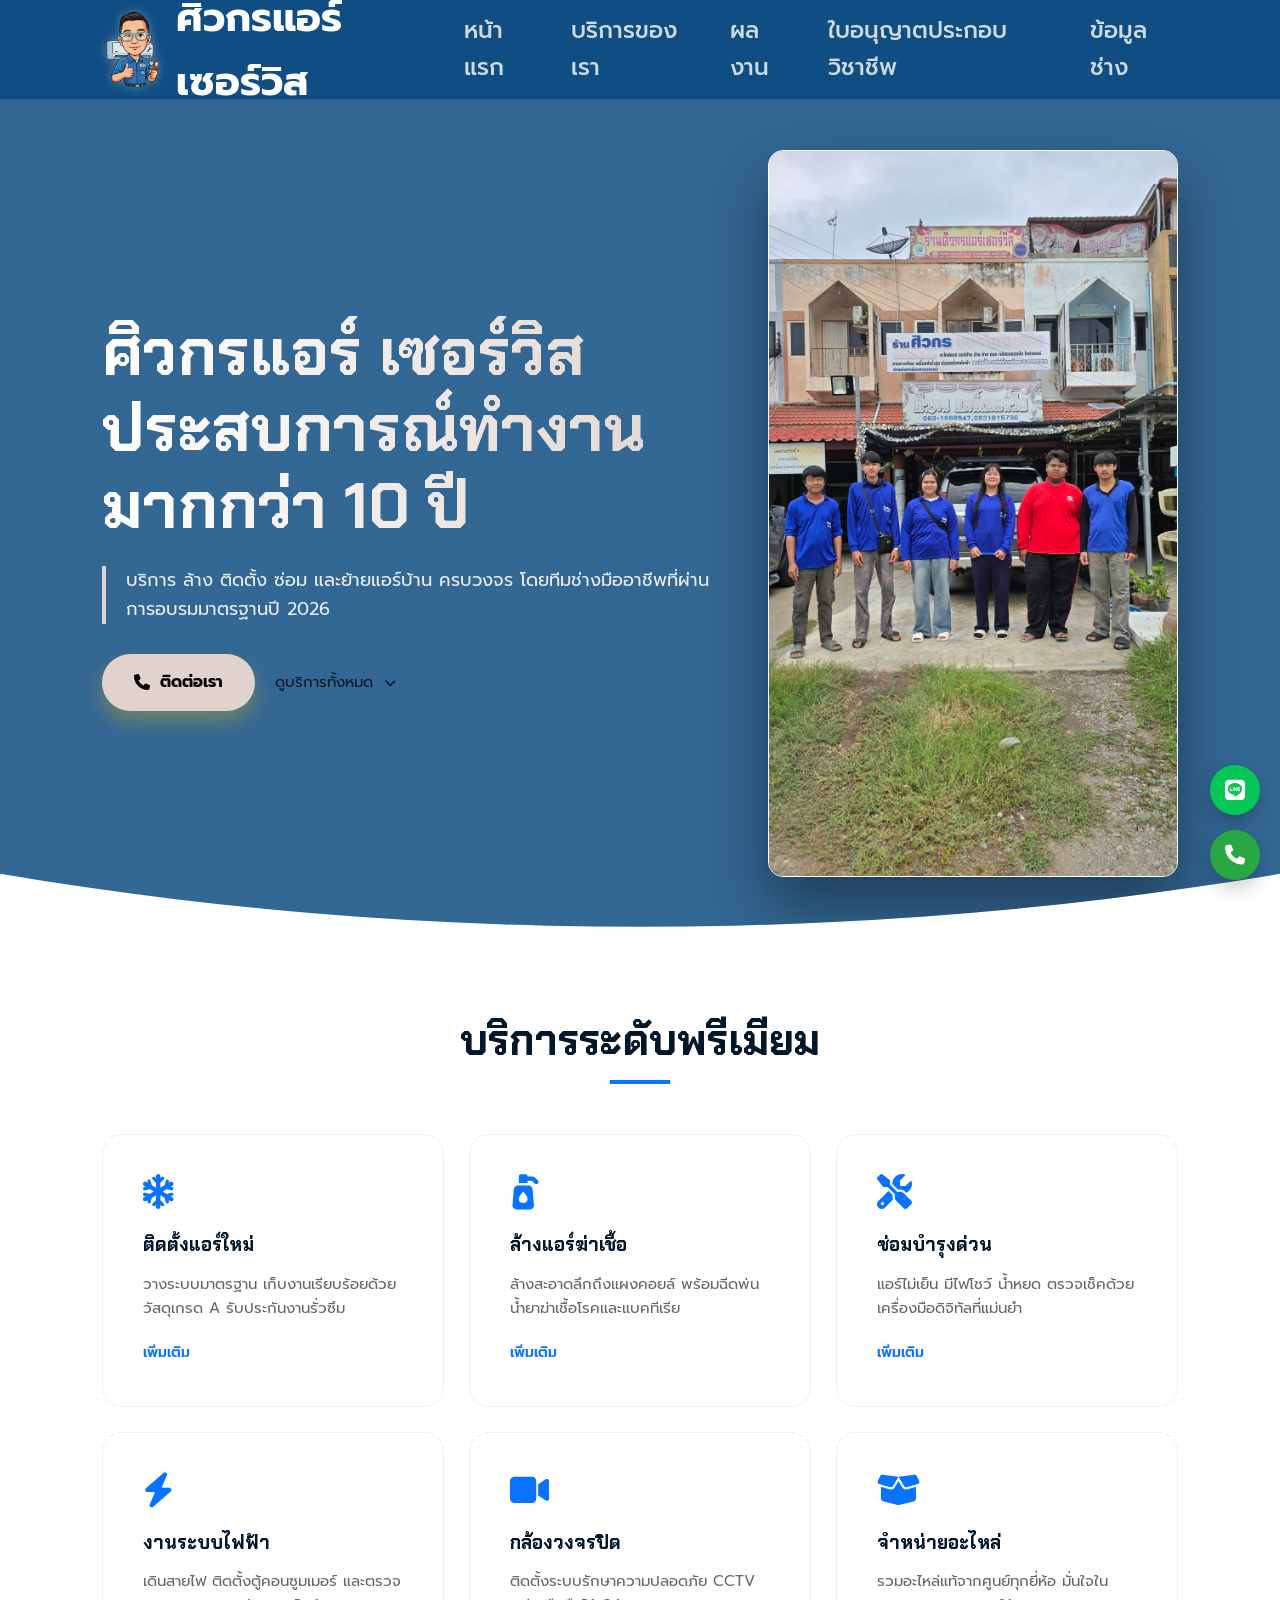
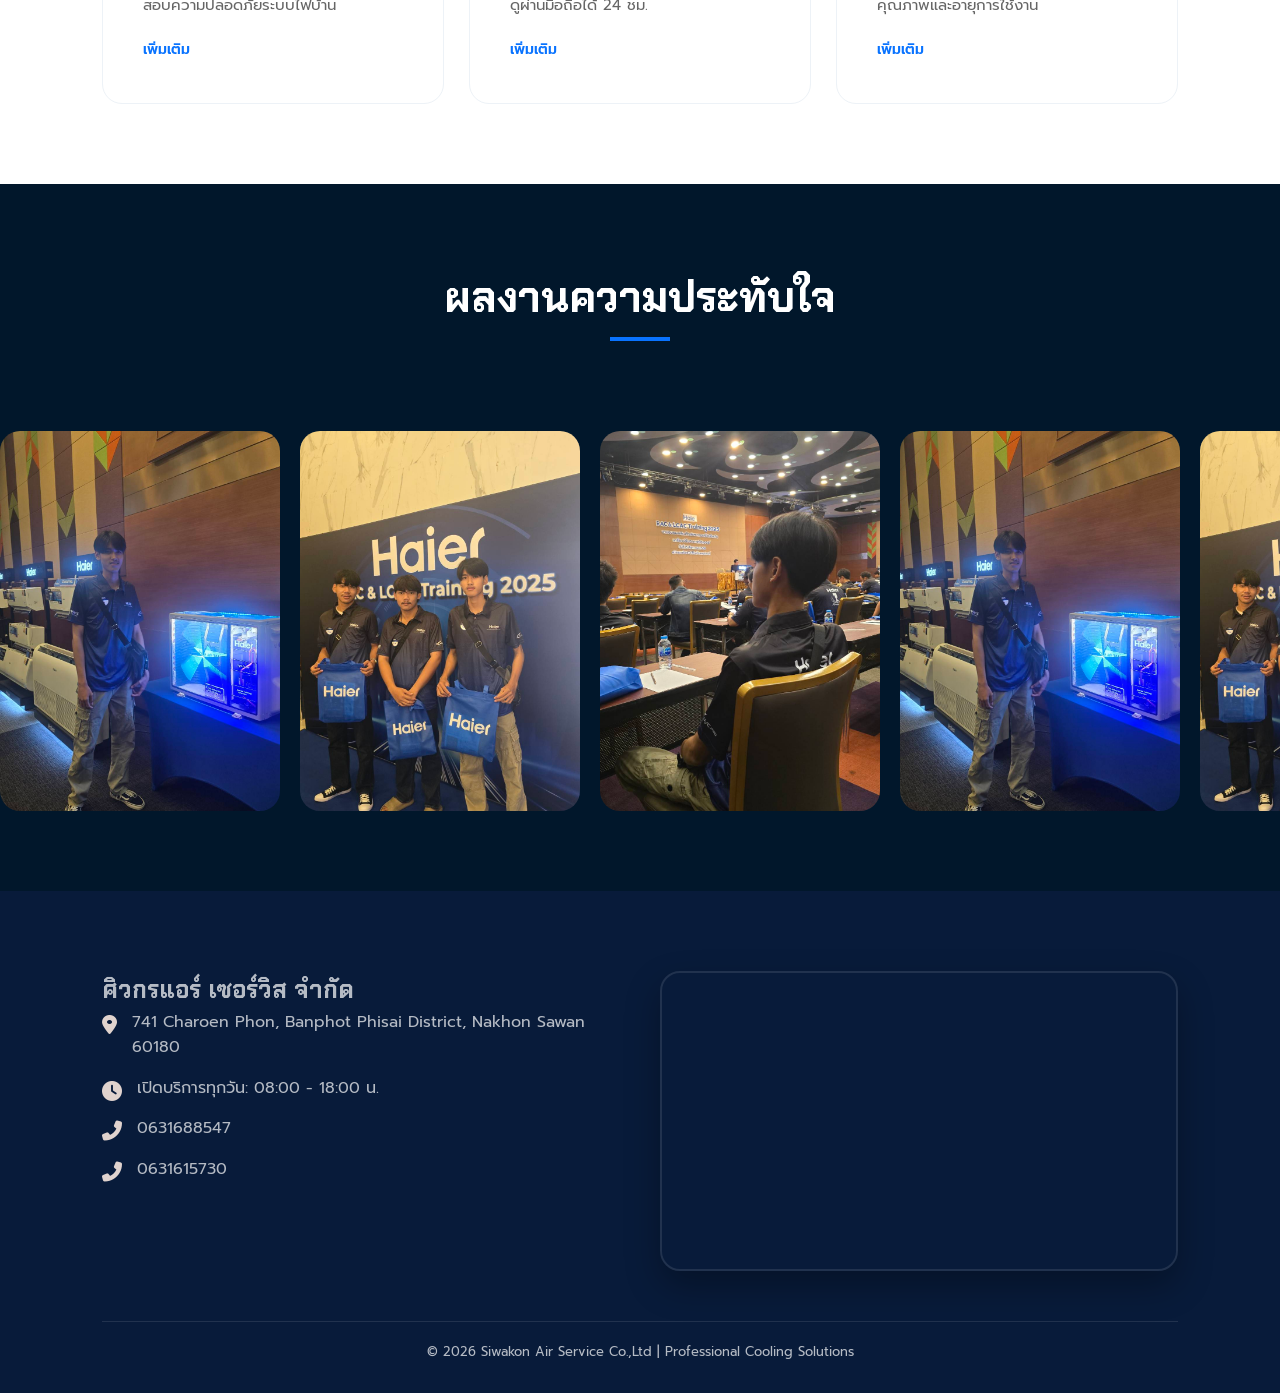
==== commit 1cffad48: "link" ====
--- a/index.html
+++ b/index.html
@@ -243,19 +243,46 @@
 
         /* ================= ตั้งค่าพิเศษสำหรับมือถือ (Responsive Updates) ================= */
         @media (max-width: 850px) {
-            .navbar { height: 70px; padding: 0 5%; } /* ลดความสูง Navbar บนมือถือ */
-            .menu { display: none; } /* ซ่อนเมนูตัวหนังสือบนมือถือ */
+            .navbar { 
+                height: auto; 
+                flex-direction: column; /* จัดโลโก้ไว้บน เมนูไว้ล่าง */
+                padding: 10px 5%;
+                gap: 10px;
+            }
+
+            .logo { font-size: 20px; }
+            .logo img { height: 40px; }
+
+            /* แก้ไขจุดนี้: ทำให้เมนูแสดงผลและเลื่อนปัดซ้าย-ขวาได้ */
+            .menu { 
+                display: flex !important; /* บังคับให้แสดงผล */
+                width: 100%; 
+                overflow-x: auto; /* เปิดการเลื่อนแนวนอน */
+                padding-bottom: 5px;
+                gap: 15px;
+                justify-content: flex-start;
+                scrollbar-width: none; /* ซ่อนแถบเลื่อน (Firefox) */
+            }
             
+            .menu::-webkit-scrollbar { display: none; } /* ซ่อนแถบเลื่อน (Chrome/Safari) */
+
+            .menu a { 
+                font-size: 16px; /* ปรับขนาดตัวอักษรให้พอดีมือถือ */
+                white-space: nowrap; /* ป้องกันตัวอักษรตัดบรรทัด */
+                padding: 5px 10px;
+                background: rgba(255,255,255,0.1); /* เพิ่มพื้นหลังจางๆ ให้ดูเป็นปุ่ม */
+                border-radius: 20px;
+            }
+
+            /* ปรับส่วน Hero และอื่น ๆ ให้เหมาะสม */
             .hero-content { grid-template-columns: 1fr; text-align: center; gap: 30px; }
-            .hero-image { order: -1; } /* ย้ายรูปมาไว้ด้านบนข้อความ */
-            .hero-image img { max-width: 280px; aspect-ratio: 1/1; } /* ปรับรูปเป็นจัตุรัสในมือถือ */
-            
+            .hero-image { order: -1; } 
+            .hero-image img { max-width: 280px; aspect-ratio: 1/1; }
             .hero-text h1 { font-size: 32px; }
             .hero-btns { justify-content: center; }
-            
-            .footer-container { text-align: center; } /* จัดตัวอักษร footer ให้อยู่กลาง */
+            .footer-container { text-align: center; }
             .footer-info p { justify-content: center; }
-            .map-container { height: 200px; width: 100%; } /* ปรับแผนที่ให้พอดีจอมือถือ */
+            .map-container { height: 200px; width: 100%; }
         }
     </style>
 </head>
@@ -268,11 +295,11 @@
             <span>ศิวกรแอร์ เซอร์วิส</span>
         </div>
         <div class="menu">
-            <a href="#home">หน้าแรก</a>
+            <a href="index.html">หน้าแรก</a>
             <a href="#services">บริการของเรา</a>
             <a href="nakhonsawan.html">ผลงาน</a>
-            <a href="#Review">รีวิวจากลูกค้า</a>
-            <a href="#contact">ติดต่อเรา</a>
+            <a href="licenses.html">ใบอนุญาตประกอบวิชาชีพ</a>
+            <a href="contact.html">ข้อมูลช่าง</a>
         </div>
     </nav>
 
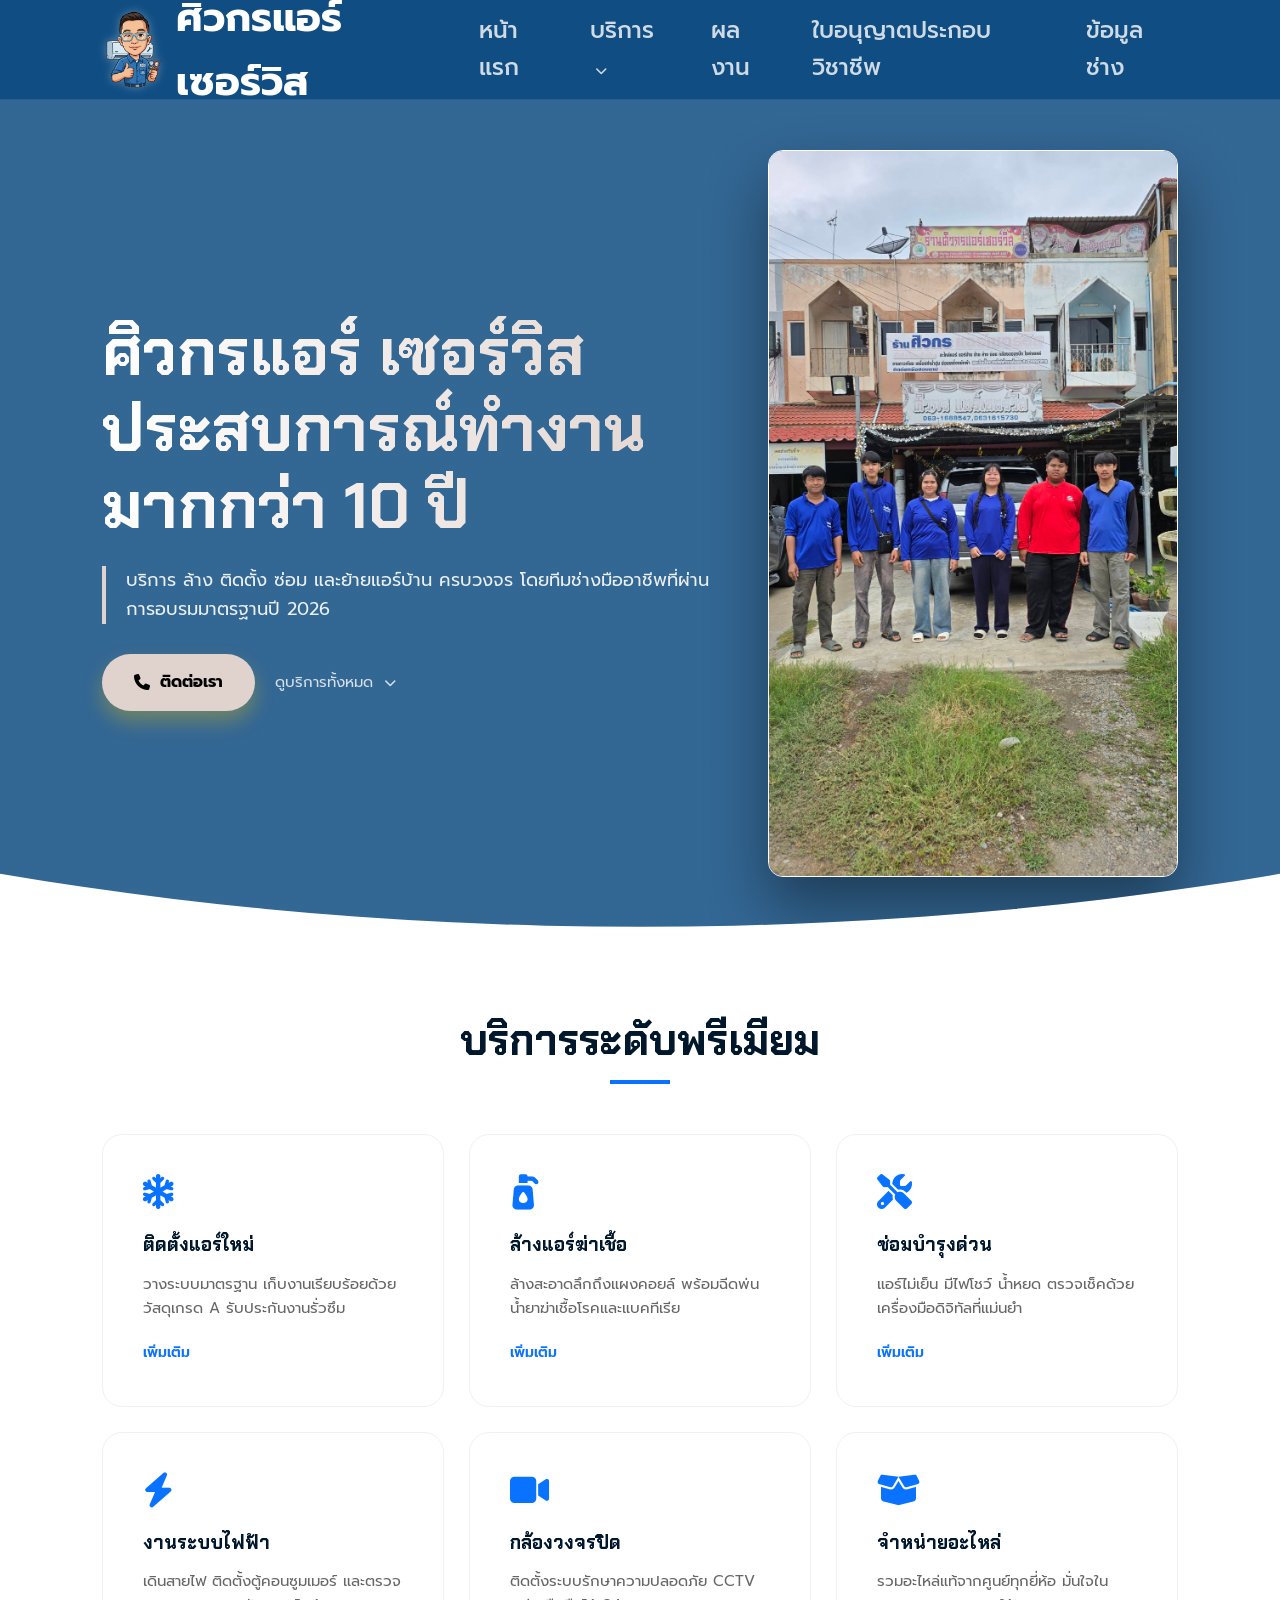
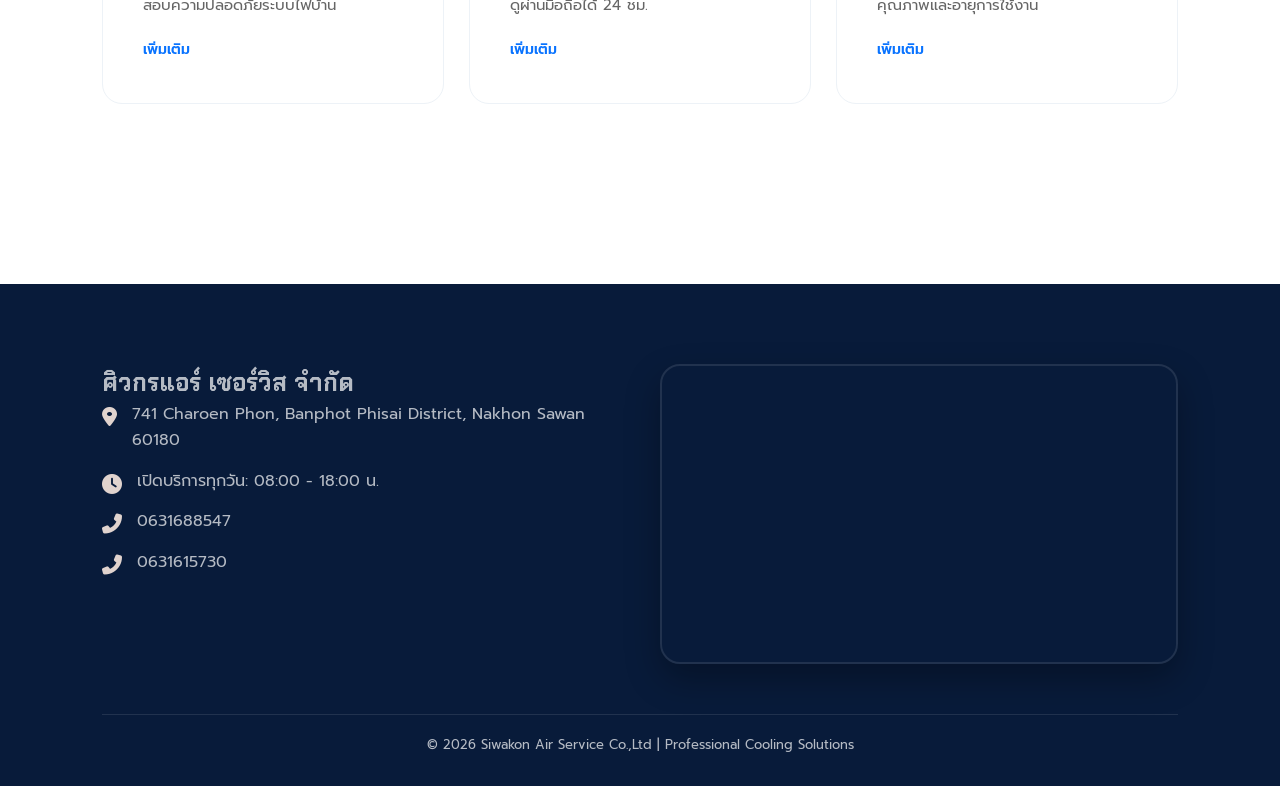
==== commit 900af096: "MenuUpdate" ====
--- a/index.html
+++ b/index.html
@@ -68,7 +68,7 @@
             width: auto; filter: drop-shadow(0 0 5px rgba(255,255,255,0.3));
         }
 
-        .menu { display: flex; gap: 35px; } /* เว้นระยะระหว่างเมนู */
+        .menu { display: flex; gap: 35px; align-items: center; } /* เว้นระยะระหว่างเมนู */
 
         .menu a {
             color: rgba(255, 255, 255, 0.8); text-decoration: none;
@@ -76,6 +76,53 @@
         }
 
         .menu a:hover { color: var(--gold); } /* เปลี่ยนสีเมนูเมื่อเอาเมาส์ชี้ */
+
+        /* ================= DROPDOWN (RICH MENU) สำหรับคอมพิวเตอร์ ================= */
+        .dropdown {
+            position: relative;
+            display: inline-block;
+        }
+
+        .dropdown-content {
+            display: none;
+            position: absolute;
+            background-color: #ffffff;
+            min-width: 250px;
+            box-shadow: 0 15px 35px rgba(0,0,0,0.2);
+            z-index: 3000;
+            top: 100%;
+            left: 0;
+            border-radius: 15px;
+            padding: 10px 0;
+            overflow: hidden;
+            animation: fadeInDown 0.3s ease;
+        }
+
+        .dropdown-content a {
+            color: #333 !important;
+            padding: 12px 20px !important;
+            font-size: 16px !important;
+            display: flex !important;
+            align-items: center;
+            gap: 12px;
+            background: transparent !important;
+            border-radius: 0 !important;
+        }
+
+        .dropdown-content a i { width: 20px; color: var(--accent-blue); }
+
+        .dropdown-content a:hover {
+            background-color: #f0f7ff !important;
+            color: var(--accent-blue) !important;
+            padding-left: 25px !important;
+        }
+
+        .dropdown:hover .dropdown-content { display: block; }
+
+        @keyframes fadeInDown {
+            from { opacity: 0; transform: translateY(-10px); }
+            to { opacity: 1; transform: translateY(0); }
+        }
 
         /* ================= ส่วนหน้าแรก (Hero Section) ================= */
         .hero {
@@ -253,33 +300,31 @@
             .logo { font-size: 20px; }
             .logo img { height: 40px; }
 
-            /* แก้ไขจุดนี้: ทำให้เมนูแสดงผลและเลื่อนปัดซ้าย-ขวาได้ */
+            /* เมนูบนมือถือแสดงผลและเลื่อนปัดซ้าย-ขวาได้ */
             .menu { 
-                display: flex !important; /* บังคับให้แสดงผล */
+                display: flex !important;
                 width: 100%; 
-                overflow-x: auto; /* เปิดการเลื่อนแนวนอน */
-                padding-bottom: 5px;
-                gap: 15px;
+                overflow-x: auto;
+                padding-bottom: 8px;
+                gap: 12px;
                 justify-content: flex-start;
-                scrollbar-width: none; /* ซ่อนแถบเลื่อน (Firefox) */
+                scrollbar-width: none;
             }
-            
-            .menu::-webkit-scrollbar { display: none; } /* ซ่อนแถบเลื่อน (Chrome/Safari) */
-
-            .menu a { 
-                font-size: 16px; /* ปรับขนาดตัวอักษรให้พอดีมือถือ */
-                white-space: nowrap; /* ป้องกันตัวอักษรตัดบรรทัด */
-                padding: 5px 10px;
-                background: rgba(255,255,255,0.1); /* เพิ่มพื้นหลังจางๆ ให้ดูเป็นปุ่ม */
+            .menu::-webkit-scrollbar { display: none; }
+
+            .menu a, .dropdown .dropbtn { 
+                font-size: 15px;
+                white-space: nowrap;
+                padding: 6px 12px;
+                background: rgba(255,255,255,0.1);
                 border-radius: 20px;
             }
 
-            /* ปรับส่วน Hero และอื่น ๆ ให้เหมาะสม */
+            /* ซ่อน Dropdown Hover บนมือถือเพื่อไม่ให้บังหน้าจอ */
+            .dropdown:hover .dropdown-content { display: none; }
+
             .hero-content { grid-template-columns: 1fr; text-align: center; gap: 30px; }
             .hero-image { order: -1; } 
-            .hero-image img { max-width: 280px; aspect-ratio: 1/1; }
-            .hero-text h1 { font-size: 32px; }
-            .hero-btns { justify-content: center; }
             .footer-container { text-align: center; }
             .footer-info p { justify-content: center; }
             .map-container { height: 200px; width: 100%; }
@@ -296,7 +341,19 @@
         </div>
         <div class="menu">
             <a href="index.html">หน้าแรก</a>
-            <a href="#services">บริการของเรา</a>
+            
+            <div class="dropdown">
+                <a href="#services" class="dropbtn">บริการ <i class="fas fa-chevron-down" style="font-size: 12px; margin-left: 5px;"></i></a>
+                <div class="dropdown-content">
+                    <a href="service-install.html"><i class="fas fa-snowflake"></i> ติดตั้งแอร์ใหม่</a>
+                    <a href="service-clean.html"><i class="fas fa-pump-soap"></i> ล้างแอร์ฆ่าเชื้อ</a>
+                    <a href="service-repair.html"><i class="fas fa-tools"></i> ซ่อมบำรุงด่วน</a>
+                    <a href="service-electric.html"><i class="fas fa-bolt"></i> งานระบบไฟฟ้า</a>
+                    <a href="service-cctv.html"><i class="fas fa-video"></i> กล้องวงจรปิด</a>
+                    <a href="service-parts.html"><i class="fas fa-box-open"></i> จำหน่ายอะไหล่</a>
+                </div>
+            </div>
+
             <a href="nakhonsawan.html">ผลงาน</a>
             <a href="licenses.html">ใบอนุญาตประกอบวิชาชีพ</a>
             <a href="contact.html">ข้อมูลช่าง</a>
@@ -312,7 +369,7 @@
                     <a href="tel:0631688547" class="btn-primary">
                         <i class="fas fa-phone"></i> ติดต่อเรา
                     </a>
-                    <a href="#services" style="color: rgba(0, 0, 0, 0.8); text-decoration: none; font-size: 15px;">
+                    <a href="#services" style="color: rgba(255, 255, 255, 0.8); text-decoration: none; font-size: 15px;">
                         ดูบริการทั้งหมด <i class="fas fa-chevron-down" style="font-size: 12px; margin-left: 5px;"></i>
                     </a>
                 </div>
@@ -365,44 +422,7 @@
         </div>
     </section>
 
-    <section class="portfolio" id="portfolio">
-        <h2 class="section-title" style="color: white;">ผลงานความประทับใจ</h2>
-        <div class="carousel">
-            <div class="carousel-track">
-                <div class="card">
-                    <img src="IM/1755225776849.jpg" alt="ผลงาน">
-                    <div class="card-overlay"><h4>งานติดตั้งแอร์คอนโด</h4><p>เรียบร้อย ไร้รอยเจาะ</p></div>
-                </div>
-                <div class="card">
-                    <img src="IM/1755225802976.jpg" alt="ผลงาน">
-                    <div class="card-overlay"><h4>ล้างแอร์โรงงาน</h4><p>สะอาด 100%</p></div>
-                </div>
-                <div class="card">
-                    <img src="IM/1755230005166.jpg" alt="ผลงาน">
-                    <div class="card-overlay"><h4>ระบบไฟออฟฟิศ</h4><p>มาตรฐานสากล</p></div>
-                </div>
-                <div class="card">
-                    <img src="IM/1755225776849.jpg" alt="ผลงาน">
-                    <div class="card-overlay"><h4>งานคุณภาพ</h4><p>ดูแลทุกขั้นตอน</p></div>
-                </div>
-                <div class="card">
-                    <img src="IM/1755225802976.jpg" alt="ผลงาน">
-                    <div class="card-overlay"><h4>ความสะอาด</h4><p>หัวใจสำคัญของเรา</p></div>
-                </div>
-            </div>
-        </div>
-    </section>
-
-    <div class="floating-contact">
-        <a href="https://line.me/ti/p/~YOUR_LINE_ID" class="float-btn float-line" target="_blank">
-            <i class="fab fa-line"></i>
-        </a>
-        <a href="tel:0631688547" class="float-btn float-phone">
-            <i class="fas fa-phone"></i>
-        </a>
-    </div>
-
-    <footer>
+    <footer style="margin-top: 100px;">
         <div class="footer-container">
             <div class="footer-info">
                 <h2>ศิวกรแอร์ เซอร์วิส จำกัด</h2>
@@ -425,14 +445,14 @@
     </footer>
 
     <script>
-        // เปลี่ยนความพริ้วไหวของแถบเมนูเมื่อเลื่อนหน้าจอ
+        // เปลี่ยนขนาดแถบเมนูเมื่อเลื่อนหน้าจอ
         window.addEventListener('scroll', function() {
             const nav = document.querySelector('.navbar');
             if (window.scrollY > 50) {
-                nav.style.height = '70px'; /* ขนาดเมื่อเลื่อนลง */
+                nav.style.height = '70px';
                 nav.style.background = 'rgba(8, 27, 58, 0.98)';
             } else {
-                nav.style.height = '100px'; /* ขนาดตั้งต้น */
+                nav.style.height = '100px';
                 nav.style.background = 'rgba(15, 76, 129, 0.95)';
             }
         });
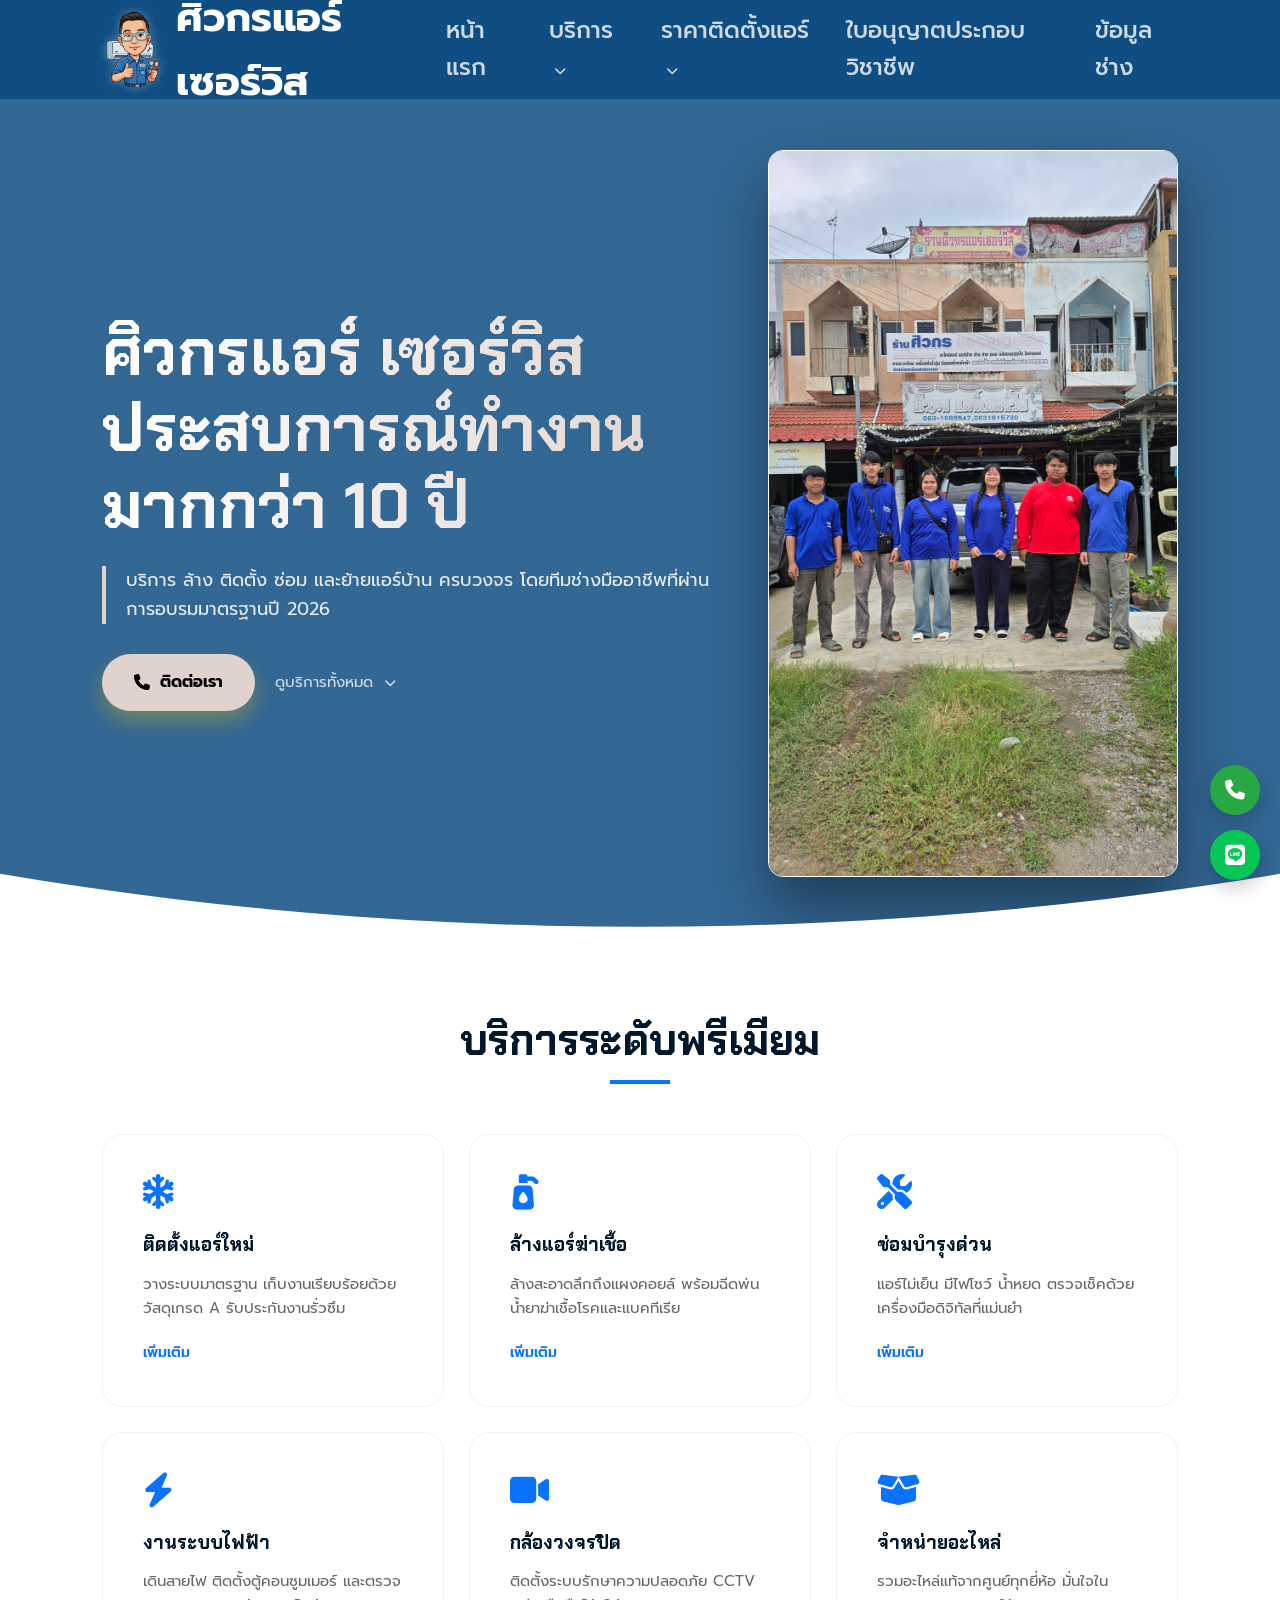
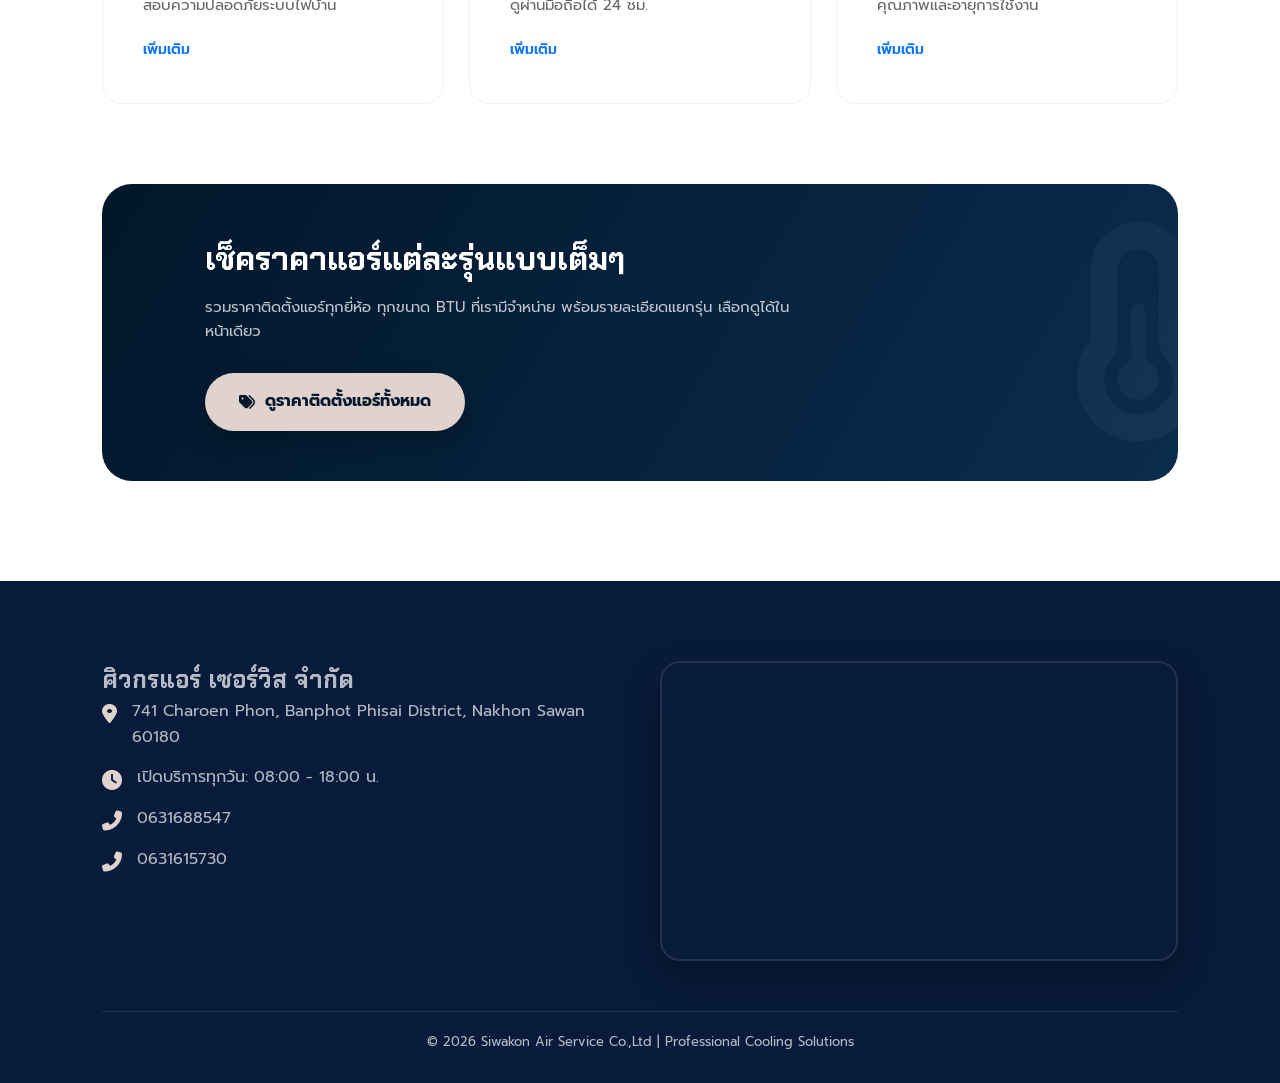
==== commit 5cbe23ff: "Edit" ====
--- a/index.html
+++ b/index.html
@@ -143,7 +143,7 @@
         .hero-text h1 {
             font-size: clamp(32px, 5vw, 64px); line-height: 1.2; margin-bottom: 20px;
             background: linear-gradient(to right, #fff, var(--gold));
-            -webkit-background-clip: text; -webkit-text-fill-color: transparent;
+         -webkit-background-clip: text; -webkit-text-fill-color: transparent; background-clip: text;
         }
 
         .hero-text p {
@@ -203,6 +203,37 @@
         .service-card .more-link { color: var(--accent-blue); font-weight: 600; font-size: 14px; }
 
         .service-card:hover { transform: translateY(-10px); box-shadow: 0 20px 40px rgba(0,0,0,0.05); }
+
+        .price-cta {
+            margin: 0 8% 100px; padding: 50px 8%; border-radius: 30px;
+            background: linear-gradient(120deg, var(--primary-blue), #0a2c4d);
+            color: white; display: flex; align-items: center; justify-content: space-between;
+            gap: 30px; flex-wrap: wrap; position: relative; overflow: hidden;
+        }
+
+        .price-cta::before {
+            content: '\f2c9'; font-family: 'Font Awesome 6 Free'; font-weight: 900;
+            position: absolute; right: -30px; top: 50%; transform: translateY(-50%);
+            font-size: 220px; color: rgba(255,255,255,0.04);
+        }
+
+        .price-cta-text { position: relative; z-index: 1; max-width: 600px; }
+        .price-cta-text h2 { font-size: clamp(24px, 3vw, 32px); margin-bottom: 10px; color: white; }
+        .price-cta-text p { color: rgba(255,255,255,0.75); font-size: 15px; }
+
+        .price-cta-btn {
+            position: relative; z-index: 1; flex-shrink: 0;
+            padding: 16px 34px; background: var(--gold); color: #01172b;
+            border-radius: 50px; text-decoration: none; font-weight: 700;
+            display: flex; align-items: center; gap: 10px; transition: var(--transition);
+            box-shadow: 0 10px 25px rgba(0,0,0,0.25);
+        }
+
+        .price-cta-btn:hover { transform: translateY(-4px); background: #fff; }
+
+        @media (max-width: 850px) {
+            .price-cta { margin: 0 5% 60px; padding: 40px 6%; text-align: center; justify-content: center; }
+        }
 
         /* ================= ส่วนผลงาน (Portfolio) ================= */
         .portfolio { padding: 80px 0; background: var(--primary-blue); color: white; text-align: center; }
@@ -354,7 +385,13 @@
                 </div>
             </div>
 
-            <a href="nakhonsawan.html">ผลงาน</a>
+            <div class="dropdown">
+                <a href="prices.html#new-air" class="dropbtn">ราคาติดตั้งแอร์ <i class="fas fa-chevron-down" style="font-size: 12px; margin-left: 5px;"></i></a>
+                <div class="dropdown-content">
+                    <a href="prices.html#new-air"><i class="fas fa-snowflake"></i> แอร์ใหม่</a>
+                    <a href="prices.html#used-air"><i class="fas fa-recycle"></i> แอร์มือสอง</a>
+                </div>
+            </div>
             <a href="licenses.html">ใบอนุญาตประกอบวิชาชีพ</a>
             <a href="contact.html">ข้อมูลช่าง</a>
         </div>
@@ -422,6 +459,16 @@
         </div>
     </section>
 
+    <section class="price-cta">
+        <div class="price-cta-text">
+            <h2>เช็คราคาแอร์แต่ละรุ่นแบบเต็มๆ</h2>
+            <p>รวมราคาติดตั้งแอร์ทุกยี่ห้อ ทุกขนาด BTU ที่เรามีจำหน่าย พร้อมรายละเอียดแยกรุ่น เลือกดูได้ในหน้าเดียว</p>
+        </div>
+        <a href="prices.html" class="price-cta-btn">
+            <i class="fas fa-tags"></i> ดูราคาติดตั้งแอร์ทั้งหมด
+        </a>
+    </section>
+
     <footer style="margin-top: 100px;">
         <div class="footer-container">
             <div class="footer-info">
@@ -444,6 +491,11 @@
         </div>
     </footer>
 
+    <div class="floating-contact">
+        <a href="tel:0631688547" class="float-btn float-phone" aria-label="โทร 0631688547"><i class="fas fa-phone"></i></a>
+        <a href="https://lin.ee/RElZnJy" target="_blank" rel="noopener" class="float-btn float-line" aria-label="เพิ่มเพื่อน LINE"><i class="fab fa-line"></i></a>
+    </div>
+
     <script>
         // เปลี่ยนขนาดแถบเมนูเมื่อเลื่อนหน้าจอ
         window.addEventListener('scroll', function() {
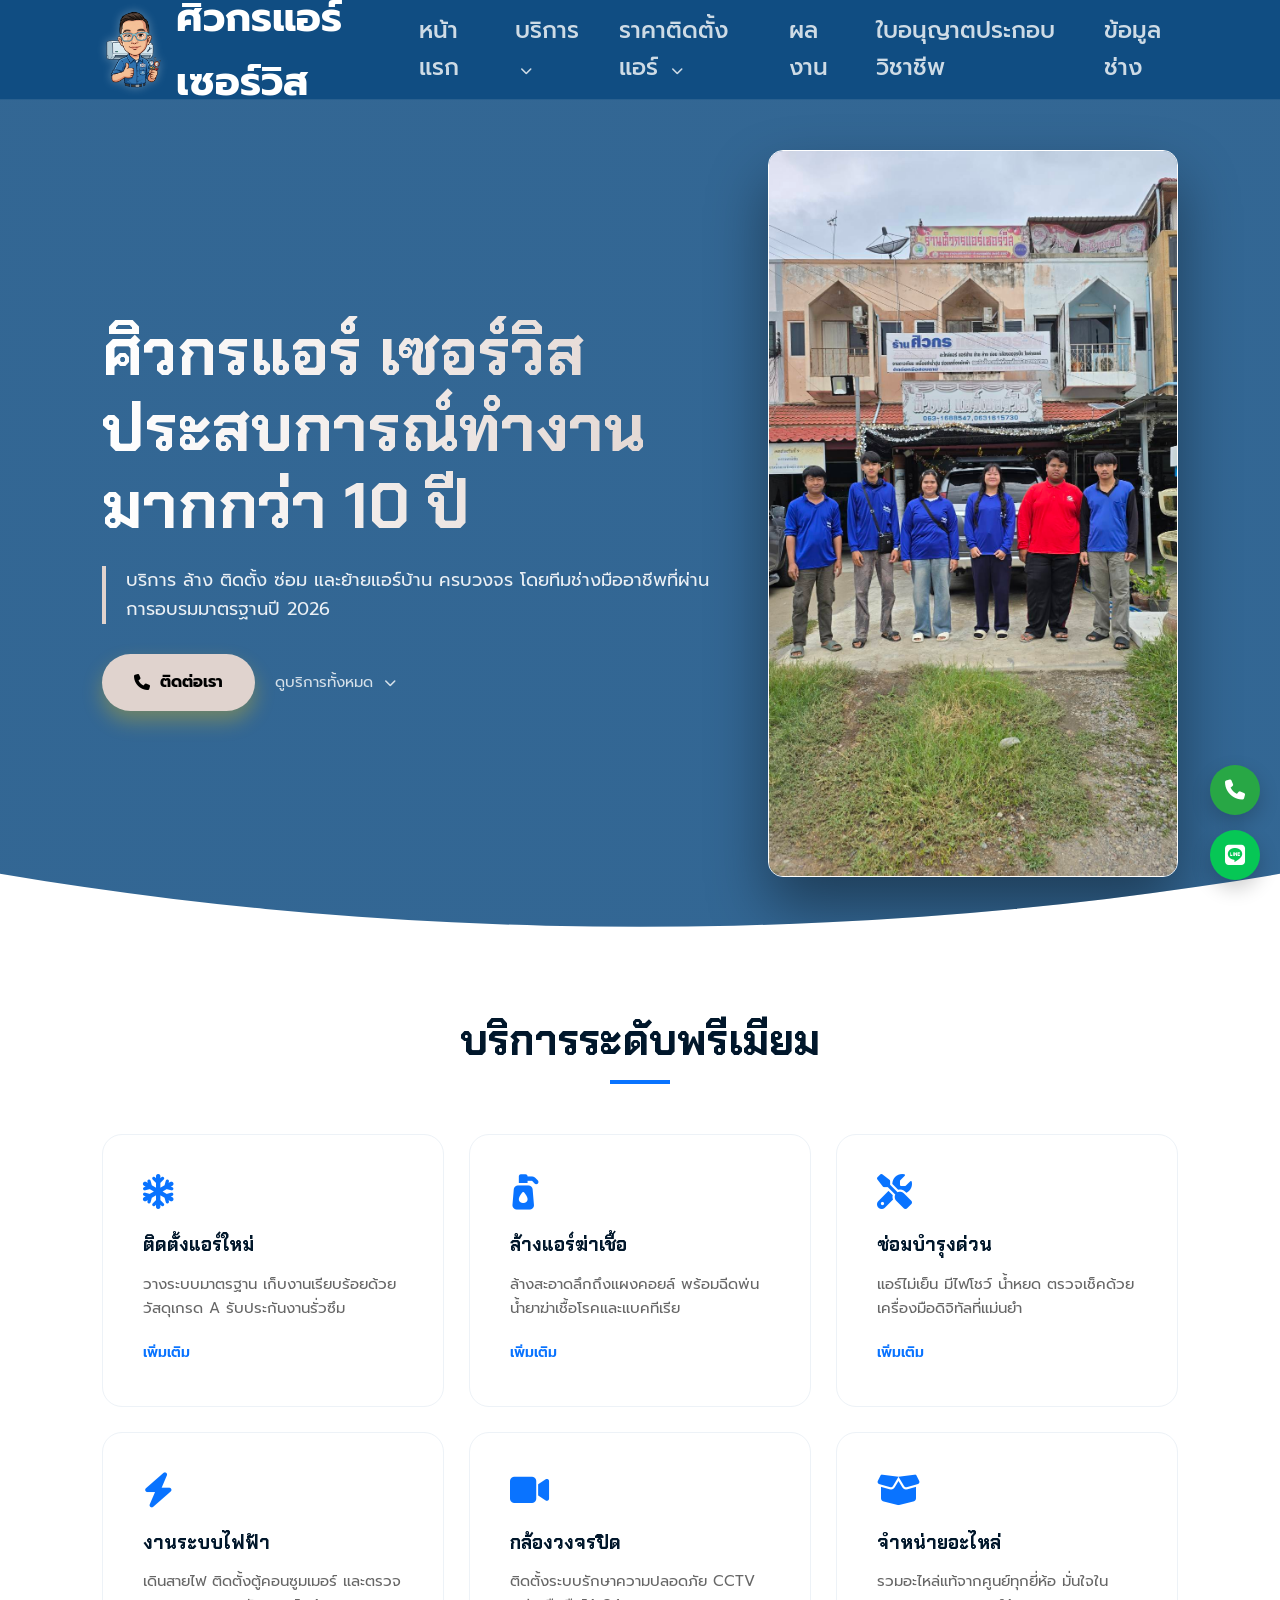
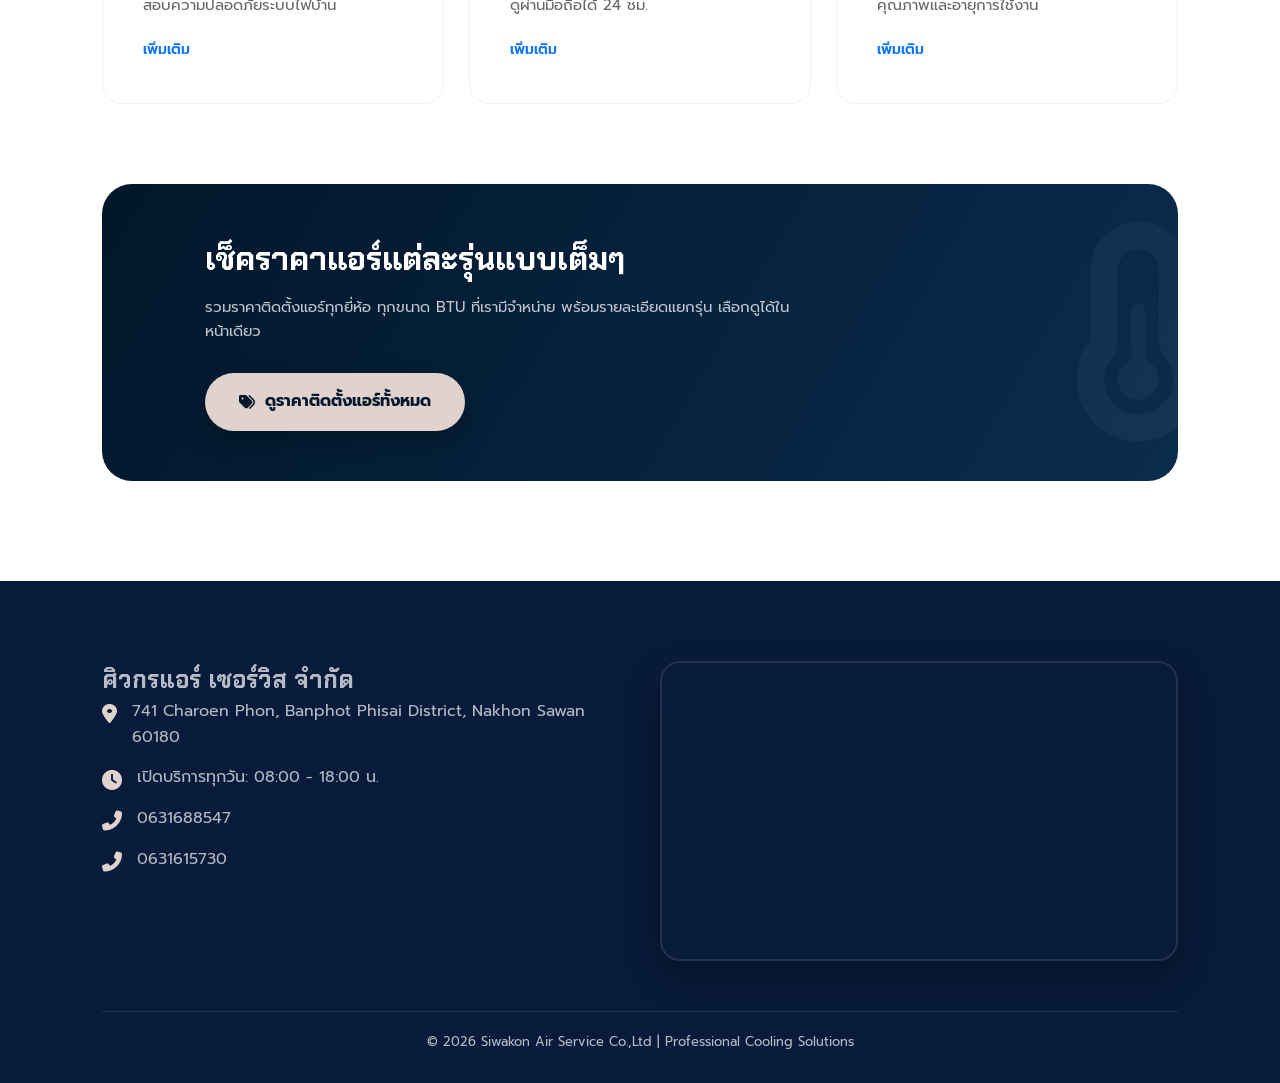
==== commit e29b48bd: "Edit3" ====
--- a/index.html
+++ b/index.html
@@ -392,6 +392,7 @@
                     <a href="prices.html#used-air"><i class="fas fa-recycle"></i> แอร์มือสอง</a>
                 </div>
             </div>
+            <a href="portfolio.html">ผลงาน</a>
             <a href="licenses.html">ใบอนุญาตประกอบวิชาชีพ</a>
             <a href="contact.html">ข้อมูลช่าง</a>
         </div>
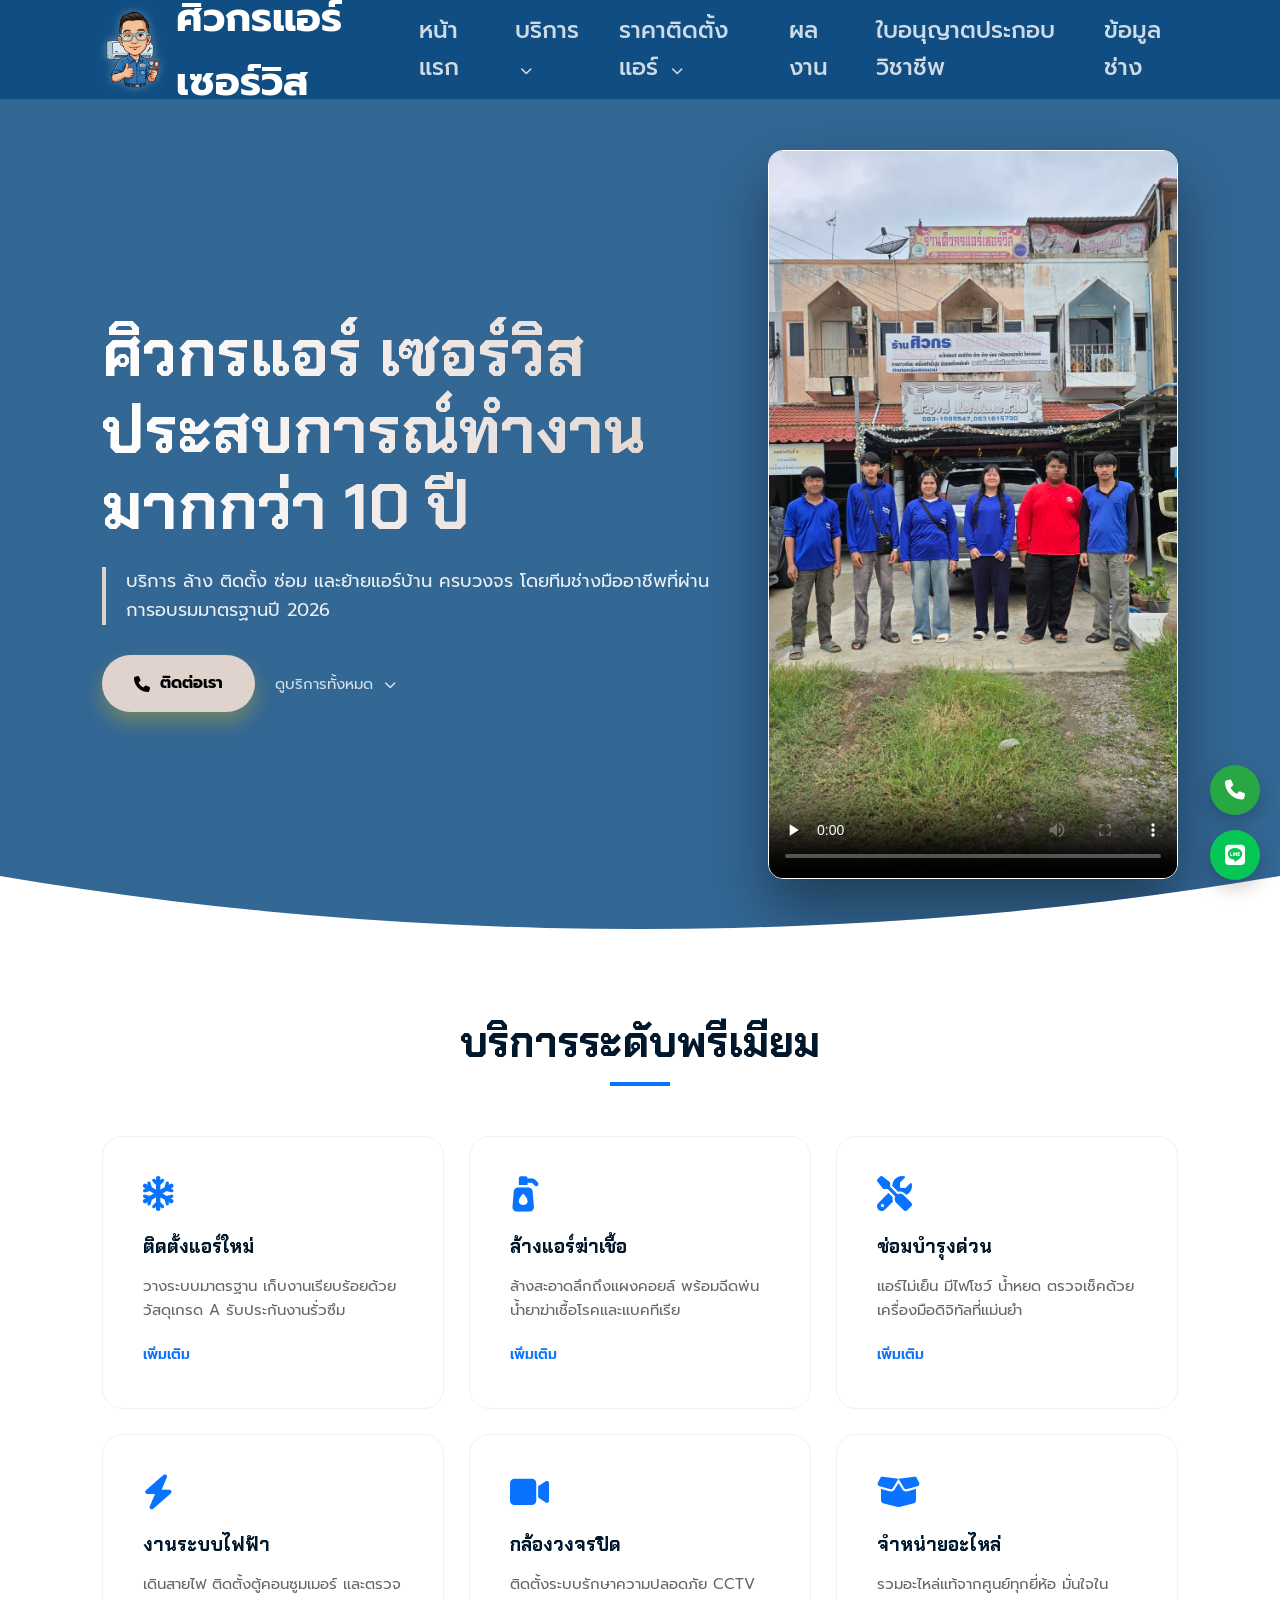
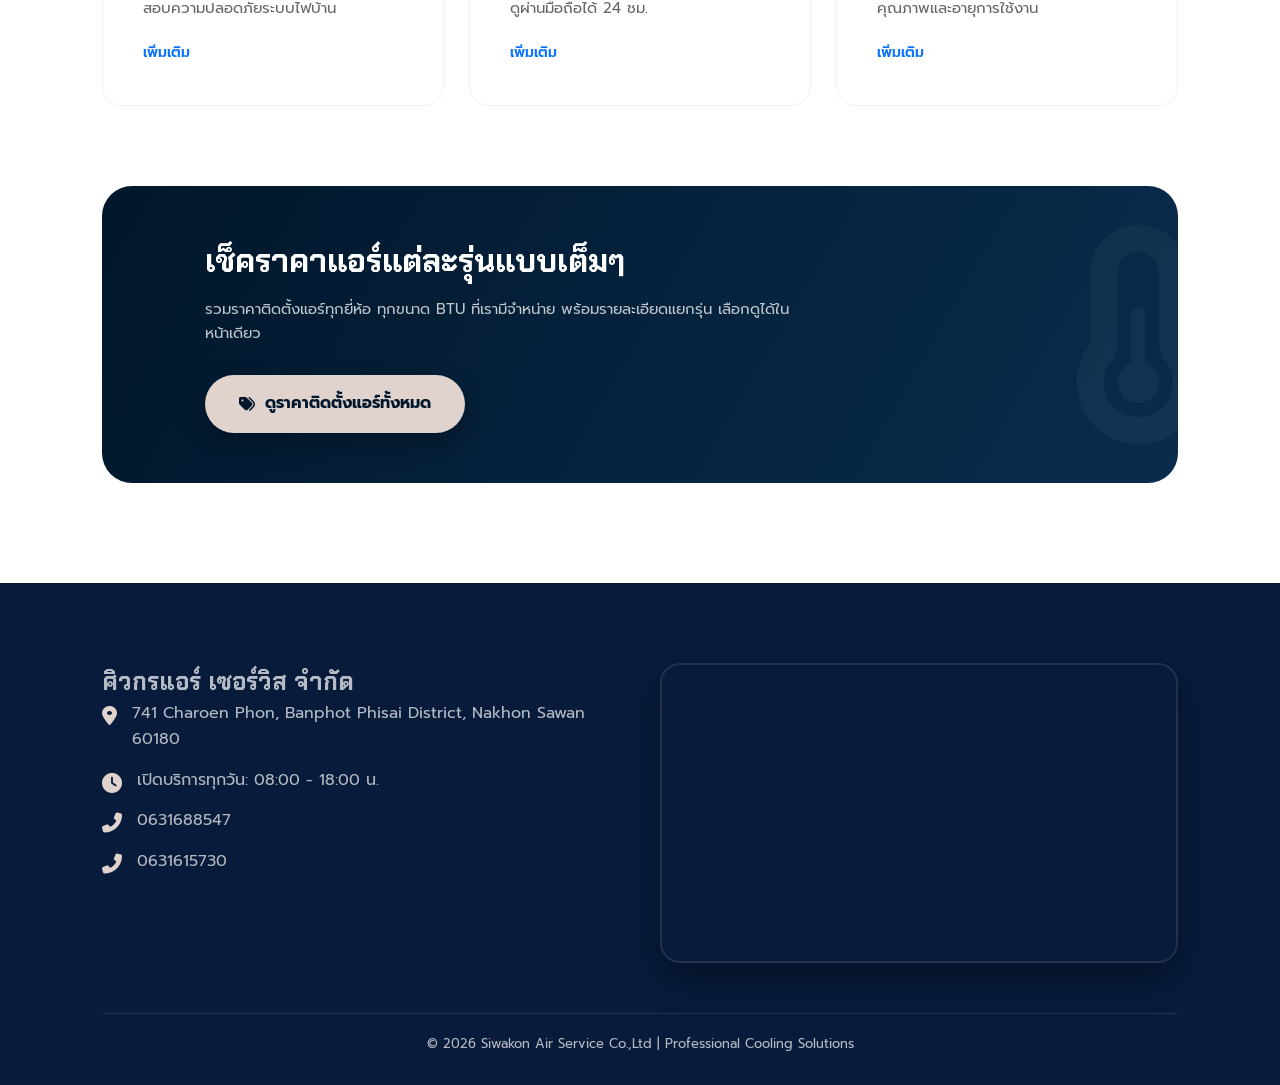
==== commit 432990b7: "VDO" ====
--- a/index.html
+++ b/index.html
@@ -168,6 +168,12 @@
             width: 100%; max-width: 450px; height: auto; /* ให้รูปกว้างเต็มพื้นที่แต่ไม่เกิน 450px */
             object-fit: cover; border-radius: 15px; border: 1px solid var(--glass);
             box-shadow: 0 30px 60px rgba(0,0,0,0.4); transition: var(--transition);
+        }
+
+        .hero-image video {
+            display: block; width: 100%; max-width: 450px; aspect-ratio: 9 / 16;
+            object-fit: cover; border-radius: 15px; border: 1px solid var(--glass);
+            background: var(--primary-blue); box-shadow: 0 30px 60px rgba(0,0,0,0.4);
         }
 
         /* ================= ส่วนบริการ (Services) ================= */
@@ -413,7 +419,10 @@
                 </div>
             </div>
             <div class="hero-image">
-                <img src="IM/173657_0.jpg" alt="ช่างแอร์มืออาชีพ">
+                <video controls playsinline preload="none" poster="IM/173657_0.jpg" aria-label="คลิปโปรโมทร้านศิวกรแอร์ เซอร์วิส">
+                    <source src="VDO/promo-overview.mp4" type="video/mp4">
+                    เบราว์เซอร์นี้ไม่รองรับการเล่นวิดีโอ
+                </video>
             </div>
         </div>
     </section>
